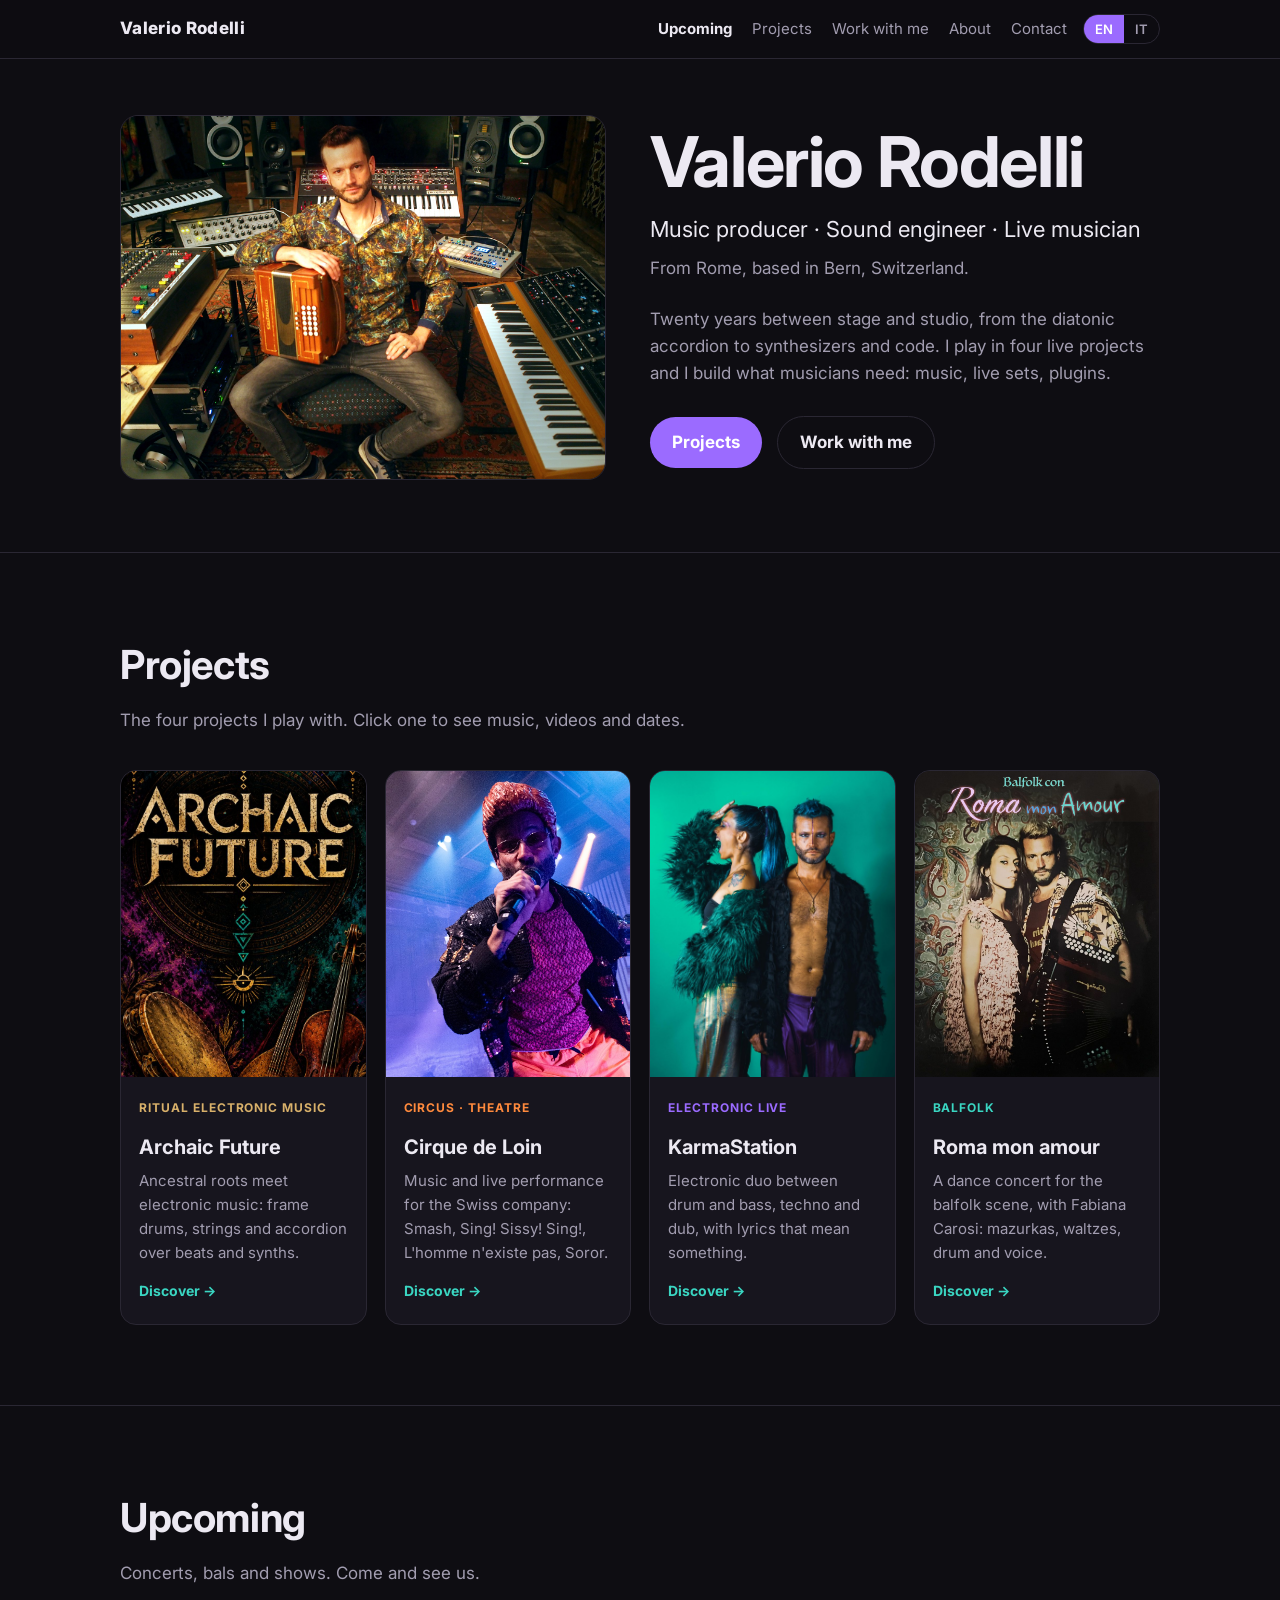
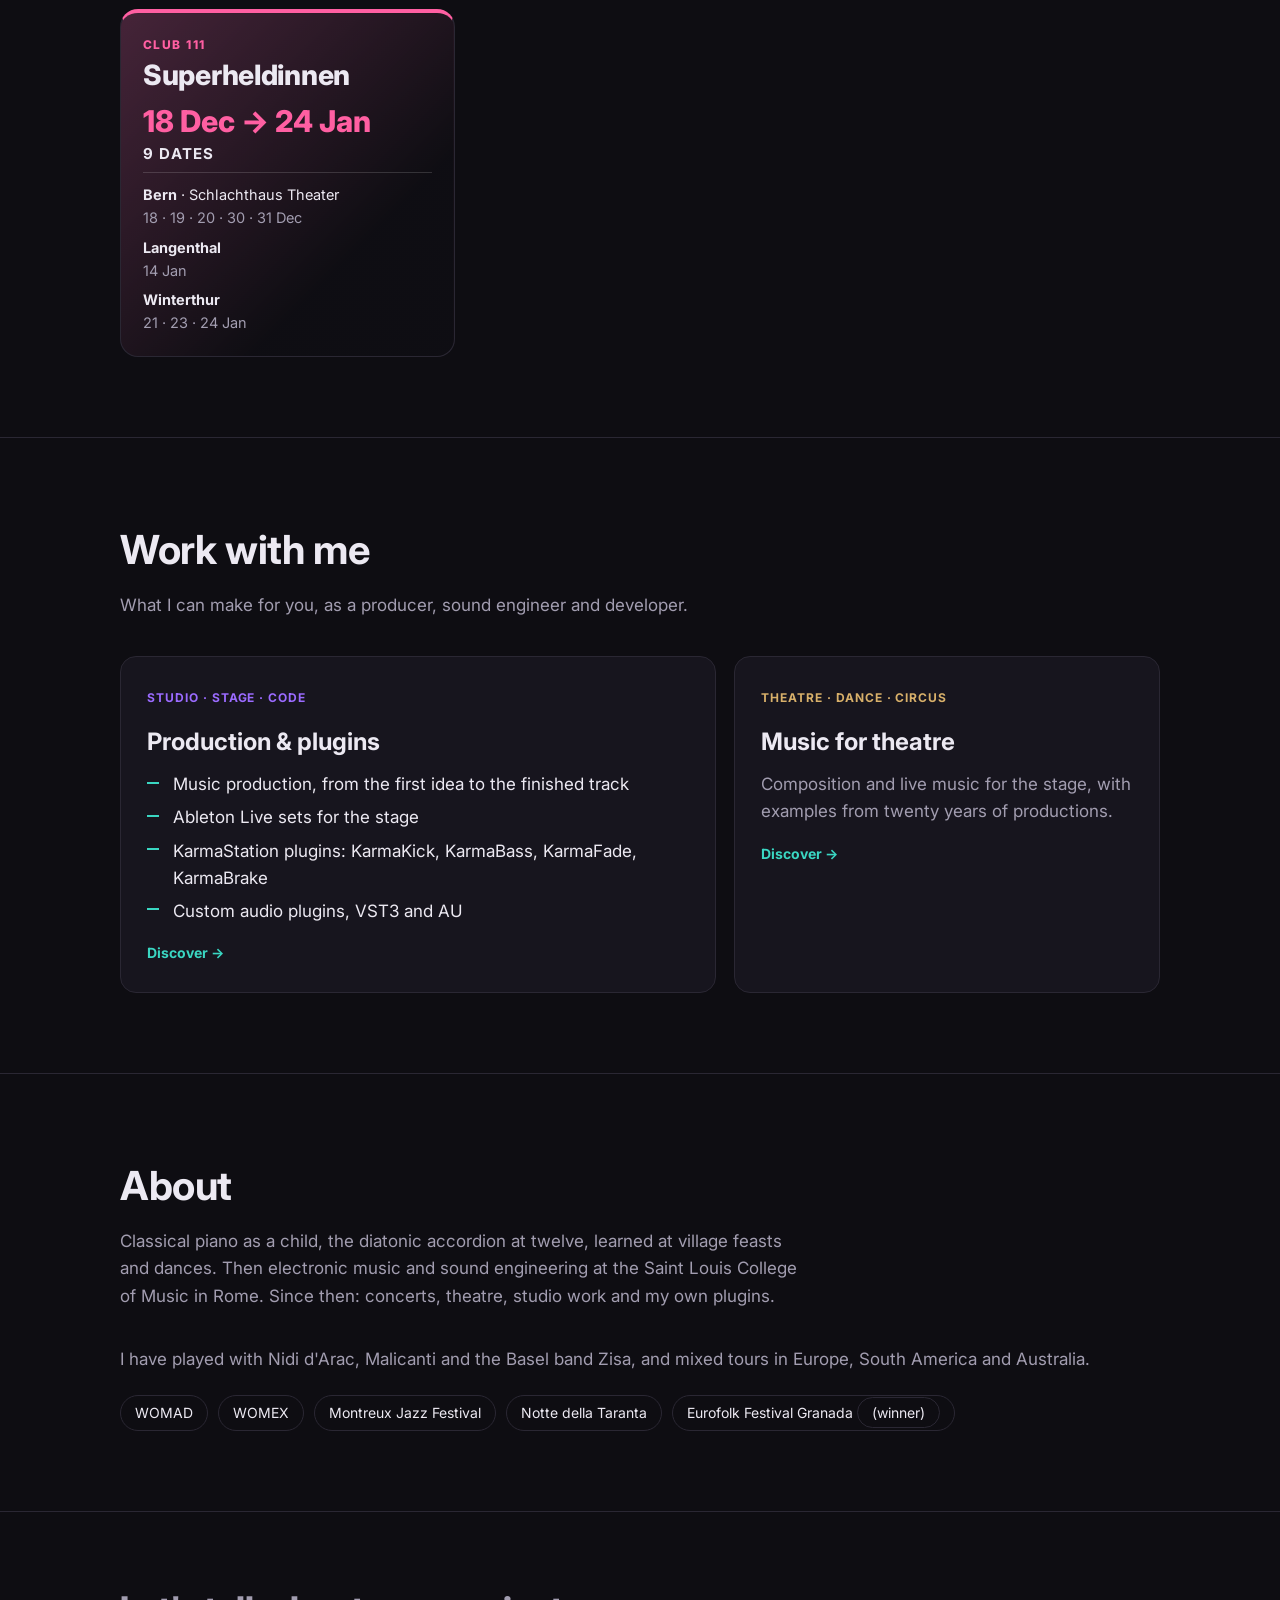
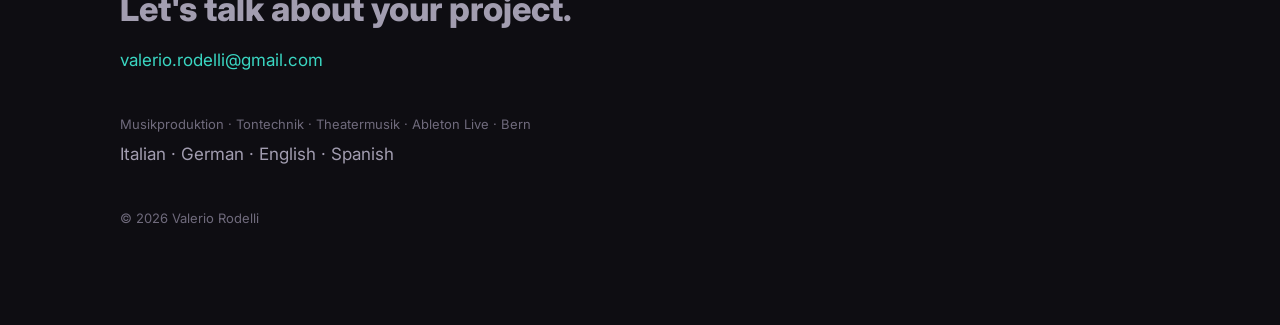
==== index.html @ 082ec6b7 "SEO: link interni a /, titoli e descrizioni per Bern, parole chiave in tedesco Co-Authored-By: Claud" ====
<!doctype html>
<html lang="en" data-lang="en">
<head>
<meta charset="utf-8">
<meta name="viewport" content="width=device-width, initial-scale=1">
<title>Valerio Rodelli – Music producer, sound engineer &amp; theatre composer in Bern</title>
<meta name="description" content="Valerio Rodelli, music producer, sound engineer and theatre composer from Rome, based in Bern, Switzerland. Musikproduktion, Tontechnik und Theatermusik in Bern. Ableton Live sets, audio plugins, live music.">
<link rel="canonical" href="https://valeriorodelli.net/">
<meta property="og:type" content="website">
<meta property="og:title" content="Valerio Rodelli – Music producer, sound engineer &amp; theatre composer in Bern">
<meta property="og:description" content="Valerio Rodelli, music producer, sound engineer and theatre composer from Rome, based in Bern, Switzerland. Musikproduktion, Tontechnik und Theatermusik in Bern. Ableton Live sets, audio plugins, live music.">
<meta property="og:url" content="https://valeriorodelli.net/">
<meta property="og:image" content="https://valeriorodelli.net/assets/valerio-atelier.jpg">
<meta name="twitter:card" content="summary_large_image">
<script type="application/ld+json">{"@context": "https://schema.org", "@type": "Person", "name": "Valerio Rodelli", "url": "https://valeriorodelli.net/", "image": "https://valeriorodelli.net/assets/valerio-atelier.jpg", "jobTitle": ["Music producer", "Sound engineer", "Live musician"], "description": "Music producer, sound engineer and live musician from Rome, based in Bern, Switzerland. Archaic Future, Cirque de Loin, KarmaStation, Roma mon amour. Ableton Live sets, audio plugins, music production.", "address": {"@type": "PostalAddress", "addressLocality": "Bern", "addressCountry": "CH"}, "birthPlace": {"@type": "Place", "name": "Rome"}, "email": "mailto:valerio.rodelli@gmail.com", "knowsLanguage": ["it", "de", "en", "es"], "memberOf": [{"@type": "MusicGroup", "name": "Archaic Future"}, {"@type": "MusicGroup", "name": "KarmaStation"}, {"@type": "MusicGroup", "name": "Roma mon amour"}, {"@type": "PerformingGroup", "name": "Cirque de Loin"}], "sameAs": ["https://www.instagram.com/karmastation.music/", "https://www.youtube.com/@KarmaStation_music", "https://open.spotify.com/artist/7bAg3mGoBLbCILEYzGeQ53", "https://www.instagram.com/archaic.future/", "https://www.youtube.com/@ArchaicFutureMusic", "https://www.youtube.com/@Romamonamour", "https://karmastation.gumroad.com", "https://www.fiverr.com/valerio_rodelli", "https://soundbetter.com/profiles/748519-valerio-rodelli"]}</script>
<link rel="preconnect" href="https://fonts.googleapis.com">
<link href="https://fonts.googleapis.com/css2?family=Inter:wght@400;500;700;800&display=swap" rel="stylesheet">
<link rel="stylesheet" href="assets/style.css?v=7">
</head>
<body>

<nav>
  <div class="wrap">
    <a class="name" href="/">Valerio Rodelli</a>
    <ul>
      <li><a href="#dates" style="color:var(--text);font-weight:700"><span lang="en">Upcoming</span><span lang="it">Prossime date</span></a></li>
      <li><a href="#projects"><span lang="en">Projects</span><span lang="it">Progetti</span></a></li>
      <li><a href="#work"><span lang="en">Work with me</span><span lang="it">Lavora con me</span></a></li>
      <li><a href="#about"><span lang="en">About</span><span lang="it">Chi sono</span></a></li>
      <li><a href="#contact"><span lang="en">Contact</span><span lang="it">Contatti</span></a></li>
    </ul>
    <div class="langs"><button data-set="en">EN</button><button data-set="it">IT</button></div>
  </div>
</nav>

<header class="hero">
  <div class="wrap">
    <img src="assets/valerio-atelier.jpg" alt="Valerio Rodelli">
    <div>
      <h1>Valerio Rodelli</h1>
      <p class="roles"><span lang="en">Music producer · Sound engineer · Live musician</span><span lang="it">Produttore · Fonico · Musicista live</span></p>
      <p class="where"><span lang="en">From Rome, based in Bern, Switzerland.</span><span lang="it">Romano, vivo a Berna, in Svizzera.</span></p>
      <p class="intro"><span lang="en">Twenty years between stage and studio, from the diatonic accordion to synthesizers and code. I play in four live projects and I build what musicians need: music, live sets, plugins.</span><span lang="it">Vent'anni tra palco e studio, dall'organetto ai sintetizzatori fino al codice. Suono in quattro progetti dal vivo e costruisco quello che serve ai musicisti: musica, live set, plugin.</span></p>
      <a class="btn" href="#projects"><span lang="en">Projects</span><span lang="it">Progetti</span></a>
      <a class="btn ghost" href="#work"><span lang="en">Work with me</span><span lang="it">Lavora con me</span></a>
    </div>
  </div>
</header>

<section id="projects">
  <div class="wrap">
    <h2><span lang="en">Projects</span><span lang="it">Progetti</span></h2>
    <p class="lead"><span lang="en">The four projects I play with. Click one to see music, videos and dates.</span><span lang="it">I quattro progetti con cui suono. Clicca per vedere musica, video e date.</span></p>
    <div class="projects">
      <a class="pcard" href="archaic-future.html">
        <img src="assets/archaic-future.jpg" alt="Archaic Future">
        <div><span class="tag t-gold">Ritual electronic music</span><h3>Archaic Future</h3><p><span lang="en">Ancestral roots meet electronic music: frame drums, strings and accordion over beats and synths.</span><span lang="it">Le radici antiche incontrano l'elettronica: tamburi a cornice, corde e organetto su beat e sintetizzatori.</span></p><span class="go"><span lang="en">Discover →</span><span lang="it">Scopri →</span></span></div>
      </a>
      <a class="pcard" href="cirque-de-loin.html">
        <img src="assets/smash-158.jpg" alt="Cirque de Loin" style="object-position:center 20%">
        <div><span class="tag t-orange"><span lang="en">Circus · theatre</span><span lang="it">Circo · teatro</span></span><h3>Cirque de Loin</h3><p><span lang="en">Music and live performance for the Swiss company: Smash, Sing! Sissy! Sing!, L'homme n'existe pas, Soror.</span><span lang="it">Musica e scena per la compagnia svizzera: Smash, Sing! Sissy! Sing!, L'homme n'existe pas, Soror.</span></p><span class="go"><span lang="en">Discover →</span><span lang="it">Scopri →</span></span></div>
      </a>
      <a class="pcard" href="karmastation.html">
        <img src="assets/karmastation.jpg" alt="KarmaStation">
        <div><span class="tag t-violet">Electronic live</span><h3>KarmaStation</h3><p><span lang="en">Electronic duo between drum and bass, techno and dub, with lyrics that mean something.</span><span lang="it">Duo elettronico tra drum and bass, techno e dub, con testi che dicono qualcosa.</span></p><span class="go"><span lang="en">Discover →</span><span lang="it">Scopri →</span></span></div>
      </a>
      <a class="pcard" href="roma-mon-amour.html">
        <img src="assets/roma-mon-amour.jpg" alt="Roma mon amour">
        <div><span class="tag t-teal">Balfolk</span><h3>Roma mon amour</h3><p><span lang="en">A dance concert for the balfolk scene, with Fabiana Carosi: mazurkas, waltzes, drum and voice.</span><span lang="it">Un concerto da ballare per la scena balfolk, con Fabiana Carosi: mazurke, valzer, tamburo e voce.</span></p><span class="go"><span lang="en">Discover →</span><span lang="it">Scopri →</span></span></div>
      </a>
    </div>
  </div>
</section>

<section id="dates">
  <div class="wrap">
    <h2><span lang="en">Upcoming</span><span lang="it">Prossime date</span></h2>
    <p class="lead" style="margin-bottom:22px"><span lang="en">Concerts, bals and shows. Come and see us.</span><span lang="it">Concerti, bal e spettacoli. Vieni a trovarci.</span></p>
    <div id="dates-list"></div>
  </div>
</section>

<section id="work">
  <div class="wrap">
    <h2><span lang="en">Work with me</span><span lang="it">Lavora con me</span></h2>
    <p class="lead"><span lang="en">What I can make for you, as a producer, sound engineer and developer.</span><span lang="it">Quello che posso fare per te, come produttore, fonico e sviluppatore.</span></p>
    <div class="work">
      <a class="wcard" href="produzione.html">
        <span class="tag t-violet">Studio · Stage · Code</span>
        <h3><span lang="en">Production &amp; plugins</span><span lang="it">Produzione e plugin</span></h3>
        <ul class="ticks" style="margin-bottom:14px">
          <li><span lang="en">Music production, from the first idea to the finished track</span><span lang="it">Produzione musicale, dalla prima idea al brano finito</span></li>
          <li><span lang="en">Ableton Live sets for the stage</span><span lang="it">Live set Ableton per il palco</span></li>
          <li><span lang="en">KarmaStation plugins: KarmaKick, KarmaBass, KarmaFade, KarmaBrake</span><span lang="it">Plugin KarmaStation: KarmaKick, KarmaBass, KarmaFade, KarmaBrake</span></li>
          <li><span lang="en">Custom audio plugins, VST3 and AU</span><span lang="it">Plugin audio su misura, VST3 e AU</span></li>
        </ul>
        <span class="go"><span lang="en">Discover →</span><span lang="it">Scopri →</span></span>
      </a>
      <a class="wcard" href="teatro.html">
        <span class="tag t-gold"><span lang="en">Theatre · dance · circus</span><span lang="it">Teatro · danza · circo</span></span>
        <h3><span lang="en">Music for theatre</span><span lang="it">Musica per il teatro</span></h3>
        <p style="color:var(--muted);margin:0 0 14px"><span lang="en">Composition and live music for the stage, with examples from twenty years of productions.</span><span lang="it">Composizione e musica dal vivo per la scena, con gli esempi di vent'anni di produzioni.</span></p>
        <span class="go"><span lang="en">Discover →</span><span lang="it">Scopri →</span></span>
      </a>
    </div>
  </div>
</section>

<section id="about">
  <div class="wrap">
    <div>
      <h2><span lang="en">About</span><span lang="it">Chi sono</span></h2>
      <p class="lead"><span lang="en">Classical piano as a child, the diatonic accordion at twelve, learned at village feasts and dances. Then electronic music and sound engineering at the Saint Louis College of Music in Rome. Since then: concerts, theatre, studio work and my own plugins.</span><span lang="it">Pianoforte classico da bambino, l'organetto a dodici anni, imparato alle feste e ai balli di paese. Poi musica elettronica e tecnica del suono al Saint Louis College of Music di Roma. Da allora: concerti, teatro, studio e i miei plugin.</span></p>
      <p style="color:var(--muted);margin:0 0 6px"><span lang="en">I have played with Nidi d'Arac, Malicanti and the Basel band Zisa, and mixed tours in Europe, South America and Australia.</span><span lang="it">Ho suonato con Nidi d'Arac, Malicanti e la band di Basilea Zisa, e ho mixato tour in Europa, Sud America e Australia.</span></p>
      <div class="stages"><span>WOMAD</span><span>WOMEX</span><span>Montreux Jazz Festival</span><span>Notte della Taranta</span><span>Eurofolk Festival Granada <span lang="en">(winner)</span><span lang="it">(vincitori)</span></span></div>
    </div>
  </div>
</section>

<footer id="contact">
  <div class="wrap">
    <p class="big"><span lang="en">Let's talk about your project.</span><span lang="it">Parliamo del tuo progetto.</span></p>
    <p><a href="mailto:valerio.rodelli@gmail.com">valerio.rodelli@gmail.com</a></p>
    <p class="small">Musikproduktion · Tontechnik · Theatermusik · Ableton Live · Bern</p>
    <p><span lang="en">Italian · German · English · Spanish</span><span lang="it">Italiano · Tedesco · Inglese · Spagnolo</span></p>
    <p class="small">© 2026 Valerio Rodelli</p>
  </div>
</footer>

<script src="assets/dates.js?v=3"></script>
<script src="assets/site.js?v=7"></script>
<script data-goatcounter="https://valeriorodelli.goatcounter.com/count" async src="//gc.zgo.at/count.js"></script>
</body>
</html>
---- assets/style.css ----
:root {
    --bg: #0e0d12; --panel: #17151e; --line: #2a2733;
    --text: #ece9f2; --muted: #a29db0;
    --violet: #9b6bff; --teal: #3ad6c2; --orange: #ff8a3d; --gold: #d8b06a;
  }
  * { box-sizing: border-box; }
  html { scroll-behavior: smooth; }
  body { margin: 0; background: var(--bg); color: var(--text); font: 17px/1.6 Inter, system-ui, sans-serif; }
  a { color: var(--teal); text-decoration: none; }
  a:hover { text-decoration: underline; }
  .wrap { max-width: 1080px; margin: 0 auto; padding: 0 20px; }

  /* lingua */
  html[data-lang="en"] [lang="it"], html[data-lang="it"] [lang="en"] { display: none !important; }

  nav { position: sticky; top: 0; z-index: 10; background: rgba(14,13,18,.9); backdrop-filter: blur(8px); border-bottom: 1px solid var(--line); }
  nav .wrap { display: flex; align-items: center; justify-content: space-between; height: 58px; gap: 16px; }
  nav .name { font-weight: 800; letter-spacing: .02em; color: var(--text); white-space: nowrap; }
  nav ul { display: flex; gap: 20px; list-style: none; margin: 0 0 0 auto; padding: 0; font-size: 15px; }
  nav ul a { color: var(--muted); }
  .langs { display: flex; border: 1px solid var(--line); border-radius: 999px; overflow: hidden; }
  .langs button { background: none; border: 0; color: var(--muted); font: 600 13px Inter, sans-serif; padding: 6px 11px; cursor: pointer; }
  .langs button.on { background: var(--violet); color: #fff; }
  @media (max-width: 760px) { nav ul { display: none; } }

  header.hero { padding: 56px 0 72px; }
  header.hero .wrap { display: grid; grid-template-columns: 1fr 1.05fr; gap: 44px; align-items: center; }
  header.hero img { width: 100%; border-radius: 18px; display: block; border: 1px solid var(--line); }
  @media (max-width: 820px) { header.hero .wrap { grid-template-columns: 1fr; gap: 26px; } header.hero { padding-top: 24px; } }
  h1 { font-size: clamp(40px, 6.4vw, 70px); line-height: 1.02; margin: 0 0 14px; letter-spacing: -.02em; }
  .roles { font-size: clamp(18px, 2.2vw, 22px); margin: 0 0 8px; }
  .where { color: var(--muted); margin: 0 0 24px; }
  .intro { color: var(--muted); margin: 0 0 28px; max-width: 520px; }
  .btn { display: inline-block; padding: 12px 22px; border-radius: 999px; background: var(--violet); color: #fff; font-weight: 700; }
  .btn.ghost { background: transparent; border: 1px solid var(--line); color: var(--text); margin-left: 10px; }
  .btn:hover { text-decoration: none; filter: brightness(1.1); }

  section { padding: 80px 0; border-top: 1px solid var(--line); }
  h2 { font-size: clamp(28px, 4vw, 40px); margin: 0 0 10px; letter-spacing: -.01em; }
  .lead { color: var(--muted); max-width: 680px; margin: 0 0 36px; }

  .grid { display: grid; gap: 18px; grid-template-columns: repeat(auto-fit, minmax(240px, 1fr)); }
  .card { background: var(--panel); border: 1px solid var(--line); border-radius: 14px; padding: 22px; }
  .card h3 { margin: 0 0 8px; font-size: 19px; }
  .card p { margin: 0; color: var(--muted); font-size: 15.5px; }
  .tag { display: inline-block; font-size: 12px; font-weight: 700; letter-spacing: .08em; text-transform: uppercase; margin-bottom: 10px; }
  .t-violet { color: var(--violet); } .t-teal { color: var(--teal); } .t-orange { color: var(--orange); } .t-gold { color: var(--gold); }

  .split { display: grid; gap: 34px; grid-template-columns: 1.1fr 1fr; align-items: center; }
  @media (max-width: 820px) { .split { grid-template-columns: 1fr; } }
  video { width: 100%; border-radius: 14px; border: 1px solid var(--line); background: #000; display: block; }
  ul.ticks { list-style: none; padding: 0; margin: 0 0 22px; }
  ul.ticks li { padding-left: 26px; position: relative; margin: 6px 0; }
  ul.ticks li::before { content: ""; position: absolute; left: 0; top: .62em; width: 12px; height: 2px; background: var(--teal); }

  .plugins { display: grid; gap: 18px; grid-template-columns: repeat(auto-fit, minmax(230px, 1fr)); }
  .plugin { background: var(--panel); border: 1px solid var(--line); border-radius: 14px; overflow: hidden; color: var(--text); }
  .plugin:hover { text-decoration: none; border-color: var(--violet); }
  .plugin img { width: 100%; aspect-ratio: 16/9; object-fit: cover; display: block; }
  .plugin div { padding: 16px 18px 20px; }
  .plugin h3 { margin: 0 0 4px; font-size: 18px; }
  .plugin p { margin: 0 0 10px; color: var(--muted); font-size: 15px; }
  .price { font-weight: 700; font-size: 14px; }

  .project { display: grid; grid-template-columns: 1fr 1.1fr; gap: 34px; align-items: center; margin-bottom: 54px; }
  .project:last-child { margin-bottom: 0; }
  .project img { width: 100%; border-radius: 14px; border: 1px solid var(--line); display: block; }
  .project h3 { font-size: 26px; margin: 0 0 6px; }
  .project p { color: var(--muted); margin: 0 0 10px; }
  @media (max-width: 820px) { .project { grid-template-columns: 1fr; gap: 18px; } }

  .photos { display: grid; gap: 12px; grid-template-columns: 1fr 1fr 1fr 1.5fr; margin: 0 0 30px; }
  .photos img { width: 100%; height: 320px; object-fit: cover; border-radius: 12px; display: block; }
  @media (max-width: 720px) { .photos { grid-template-columns: 1fr 1fr; } .photos img { height: 240px; } }

  .row { display: grid; grid-template-columns: 130px 1fr; gap: 18px; padding: 16px 0; border-bottom: 1px solid var(--line); }
  .row .y { color: var(--muted); font-variant-numeric: tabular-nums; }
  .row b { display: block; }
  .row span { color: var(--muted); font-size: 15.5px; }
  @media (max-width: 560px) { .row { grid-template-columns: 1fr; gap: 2px; } }
  .stages { display: flex; flex-wrap: wrap; gap: 10px; margin-top: 22px; }
  .stages span { border: 1px solid var(--line); border-radius: 999px; padding: 6px 14px; font-size: 14px; }

  footer { padding: 70px 0 90px; border-top: 1px solid var(--line); }
  footer .big { font-size: clamp(24px, 3.4vw, 34px); font-weight: 800; margin: 0 0 10px; }
  footer p { color: var(--muted); margin: 6px 0; }
  .small { font-size: 13px; color: #6f6a7c; margin-top: 40px; }

  .more { display: inline-block; margin-top: 14px; font-weight: 700; }
  .pagehead { padding: 64px 0 40px; }
  .pagehead h1 { font-size: clamp(36px, 5.6vw, 60px); }
  audio { width: 100%; margin-top: 8px; }
  .steps { counter-reset: s; list-style: none; padding: 0; margin: 0; display: grid; gap: 14px; grid-template-columns: repeat(auto-fit, minmax(200px, 1fr)); }
  .steps li { background: var(--panel); border: 1px solid var(--line); border-radius: 14px; padding: 18px 20px; color: var(--muted); font-size: 15.5px; }
  .steps li::before { counter-increment: s; content: counter(s); display: block; color: var(--violet); font-weight: 800; font-size: 22px; margin-bottom: 4px; }

  .projects { display: grid; gap: 18px; grid-template-columns: repeat(4, 1fr); }
  @media (max-width: 980px) { .projects { grid-template-columns: repeat(2, 1fr); } }
  @media (max-width: 560px) { .projects { grid-template-columns: 1fr; } }
  .pcard { display: block; background: var(--panel); border: 1px solid var(--line); border-radius: 16px; overflow: hidden; color: var(--text); transition: border-color .15s, transform .15s; }
  .pcard:hover { text-decoration: none; border-color: var(--violet); transform: translateY(-2px); }
  .pcard img { width: 100%; aspect-ratio: 4/5; object-fit: cover; display: block; }
  .pcard div { padding: 16px 18px 20px; }
  .pcard h3 { margin: 4px 0 6px; font-size: 20px; }
  .pcard p { margin: 0 0 12px; color: var(--muted); font-size: 15px; }
  .go { font-weight: 700; color: var(--teal); font-size: 14px; }
  .work { display: grid; gap: 18px; grid-template-columns: 1.4fr 1fr; }
  @media (max-width: 820px) { .work { grid-template-columns: 1fr; } }
  .wcard { display: block; background: var(--panel); border: 1px solid var(--line); border-radius: 16px; padding: 26px; color: var(--text); }
  .wcard:hover { text-decoration: none; border-color: var(--violet); }
  .wcard h3 { margin: 6px 0 10px; font-size: 24px; }
  .wcard.soon { opacity: .7; }
  .wcard.soon:hover { border-color: var(--line); }

  .dates { display: grid; gap: 18px; grid-template-columns: repeat(auto-fill, minmax(280px, 1fr)); }
  .date-card { position: relative; display: flex; flex-direction: column; gap: 6px; min-height: 280px; padding: 22px; border-radius: 18px; border: 1px solid var(--line); border-top: 4px solid var(--c); background-color: var(--panel); background-size: cover; background-position: center; color: var(--text); overflow: hidden; transition: transform .15s; }
  a.date-card:hover { text-decoration: none; transform: translateY(-3px); }
  .dlabel { font-size: 12px; font-weight: 800; letter-spacing: .12em; text-transform: uppercase; color: var(--c); }
  .dtitle { font-size: 28px; font-weight: 800; line-height: 1.1; letter-spacing: -.01em; }
  .dbig { margin-top: 8px; display: block; }
  .dbig > span { display: flex; flex-direction: column; }
  .bigday { font-size: 64px; font-weight: 800; line-height: 1; color: var(--c); }
  .bigrange { font-size: 30px; font-weight: 800; line-height: 1.1; color: var(--c); }
  .bigmonth { font-size: 15px; font-weight: 700; text-transform: uppercase; letter-spacing: .08em; color: var(--text); margin-top: 4px; }
  html[data-lang="en"] .dbig > span[lang="it"], html[data-lang="it"] .dbig > span[lang="en"] { display: none !important; }
  .dplaces { list-style: none; margin: auto 0 0; padding: 10px 0 0; border-top: 1px solid rgba(255,255,255,.15); display: grid; gap: 6px; font-size: 14.5px; }
  .dplaces li span { display: block; color: var(--muted); }
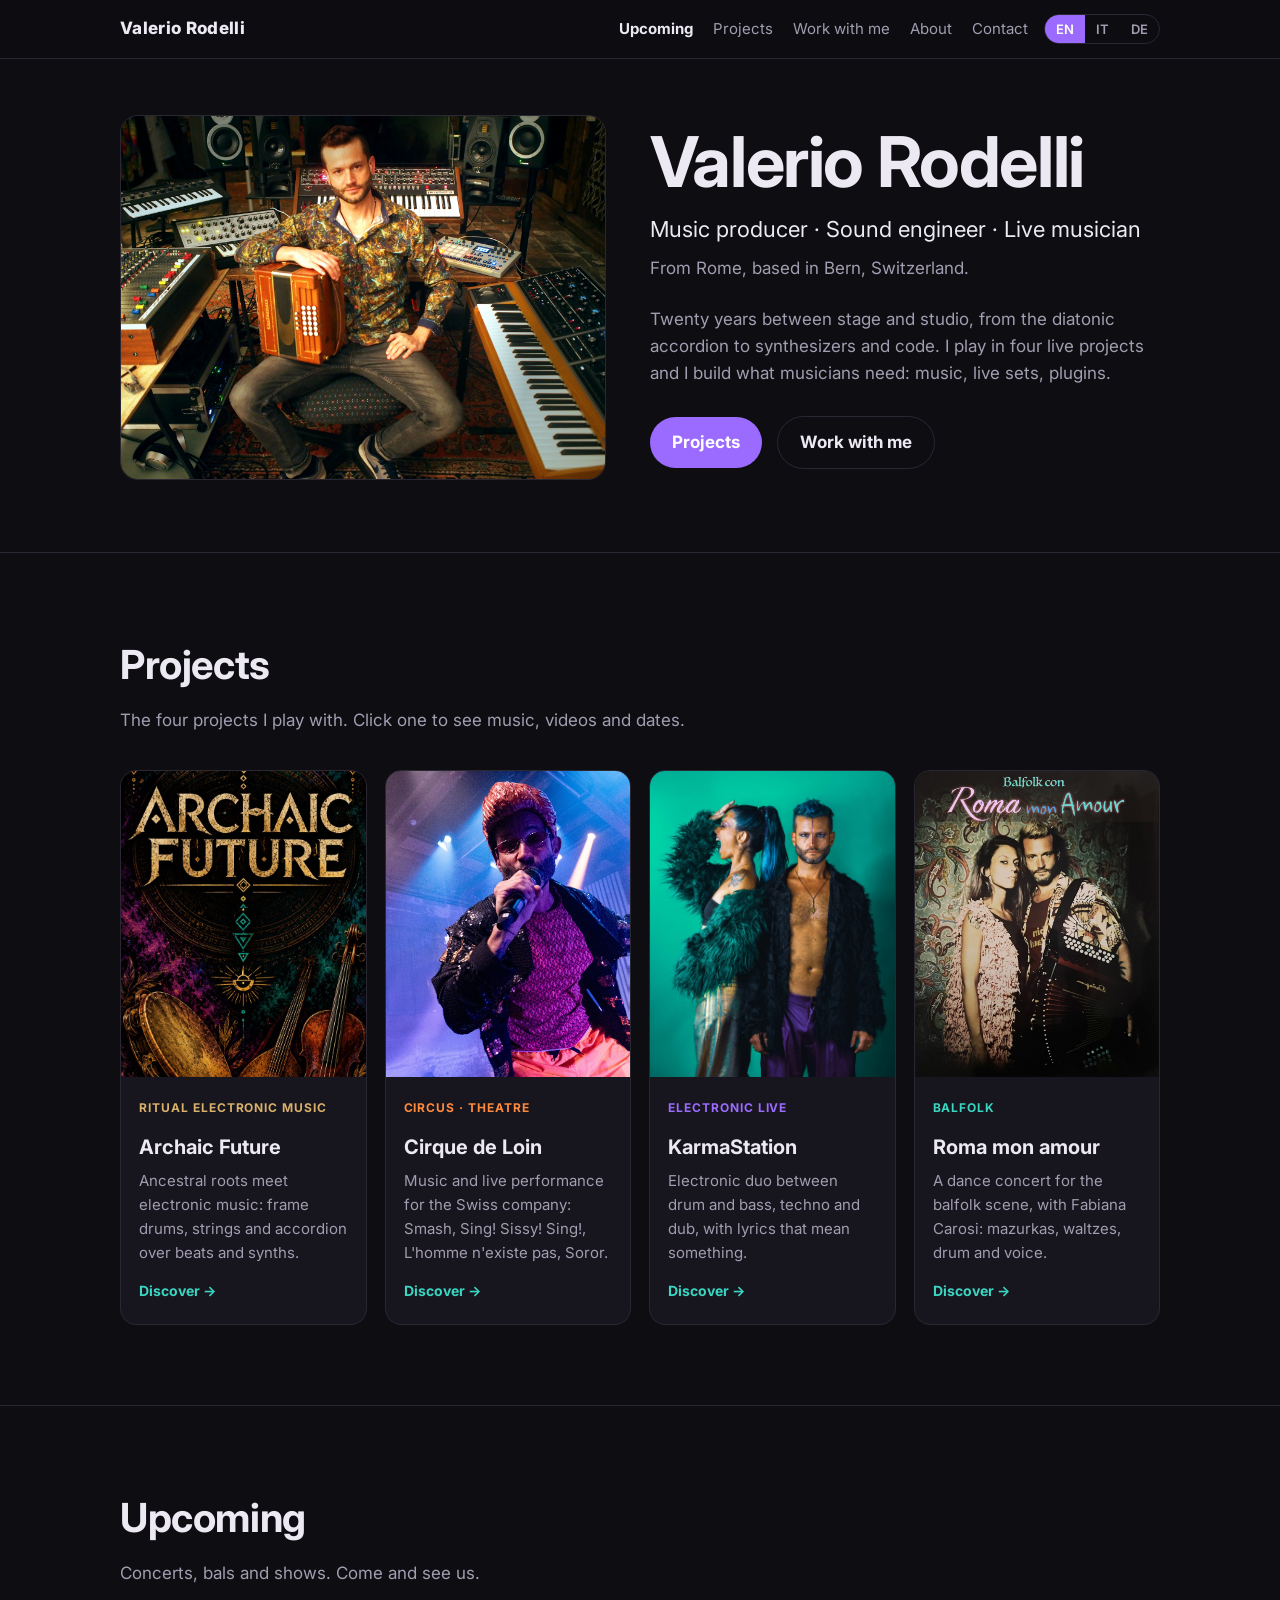
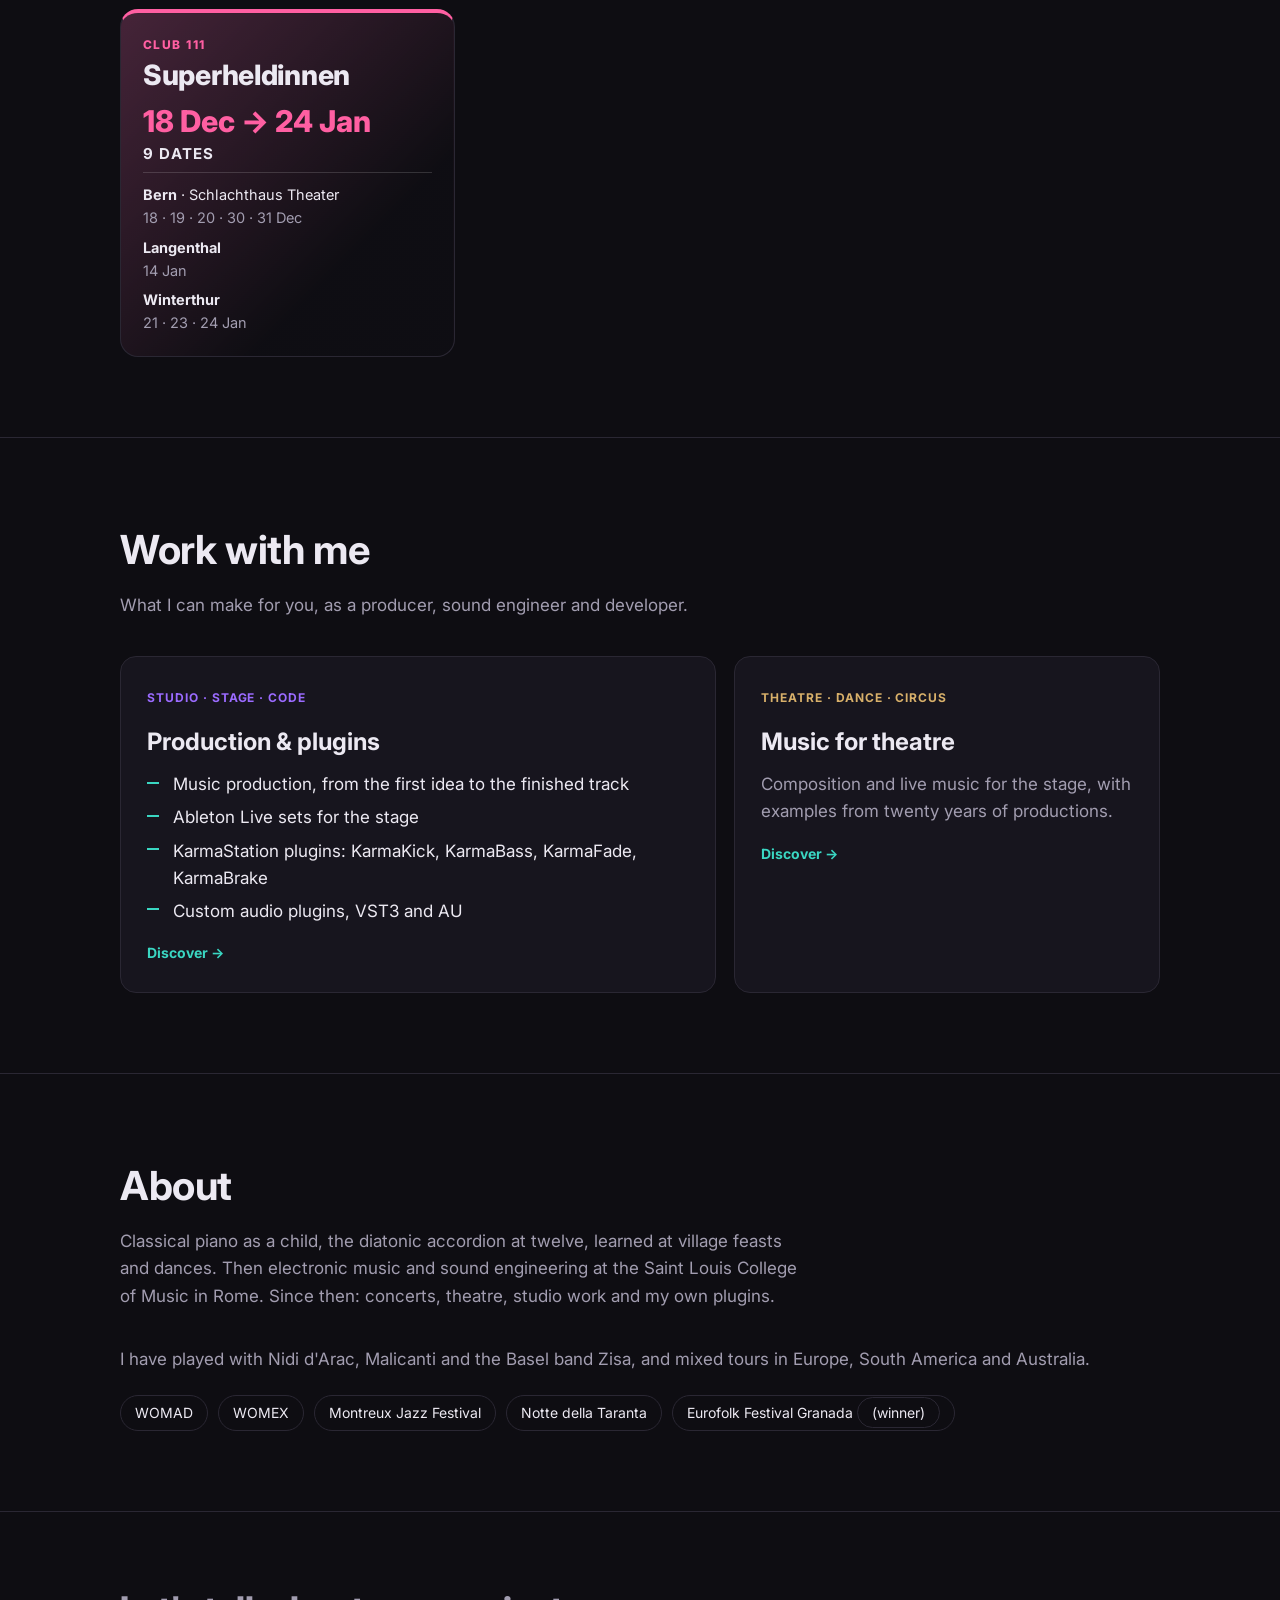
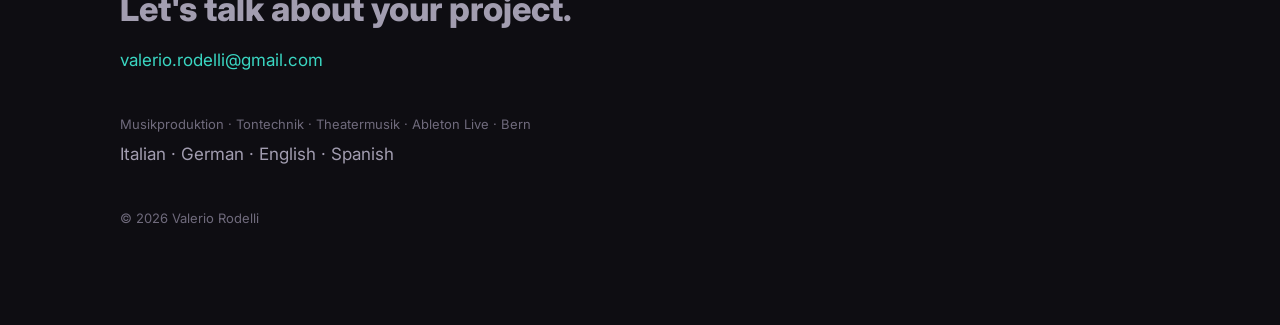
==== commit a7f4db07: "Sito in tedesco: terza lingua DE su tutte le pagine Co-Authored-By: Claude Opus 5.5 <noreply@anthrop" ====
--- a/index.html
+++ b/index.html
@@ -15,7 +15,7 @@
 <script type="application/ld+json">{"@context": "https://schema.org", "@type": "Person", "name": "Valerio Rodelli", "url": "https://valeriorodelli.net/", "image": "https://valeriorodelli.net/assets/valerio-atelier.jpg", "jobTitle": ["Music producer", "Sound engineer", "Live musician"], "description": "Music producer, sound engineer and live musician from Rome, based in Bern, Switzerland. Archaic Future, Cirque de Loin, KarmaStation, Roma mon amour. Ableton Live sets, audio plugins, music production.", "address": {"@type": "PostalAddress", "addressLocality": "Bern", "addressCountry": "CH"}, "birthPlace": {"@type": "Place", "name": "Rome"}, "email": "mailto:valerio.rodelli@gmail.com", "knowsLanguage": ["it", "de", "en", "es"], "memberOf": [{"@type": "MusicGroup", "name": "Archaic Future"}, {"@type": "MusicGroup", "name": "KarmaStation"}, {"@type": "MusicGroup", "name": "Roma mon amour"}, {"@type": "PerformingGroup", "name": "Cirque de Loin"}], "sameAs": ["https://www.instagram.com/karmastation.music/", "https://www.youtube.com/@KarmaStation_music", "https://open.spotify.com/artist/7bAg3mGoBLbCILEYzGeQ53", "https://www.instagram.com/archaic.future/", "https://www.youtube.com/@ArchaicFutureMusic", "https://www.youtube.com/@Romamonamour", "https://karmastation.gumroad.com", "https://www.fiverr.com/valerio_rodelli", "https://soundbetter.com/profiles/748519-valerio-rodelli"]}</script>
 <link rel="preconnect" href="https://fonts.googleapis.com">
 <link href="https://fonts.googleapis.com/css2?family=Inter:wght@400;500;700;800&display=swap" rel="stylesheet">
-<link rel="stylesheet" href="assets/style.css?v=7">
+<link rel="stylesheet" href="assets/style.css?v=8">
 </head>
 <body>
 
@@ -23,13 +23,13 @@
   <div class="wrap">
     <a class="name" href="/">Valerio Rodelli</a>
     <ul>
-      <li><a href="#dates" style="color:var(--text);font-weight:700"><span lang="en">Upcoming</span><span lang="it">Prossime date</span></a></li>
-      <li><a href="#projects"><span lang="en">Projects</span><span lang="it">Progetti</span></a></li>
-      <li><a href="#work"><span lang="en">Work with me</span><span lang="it">Lavora con me</span></a></li>
-      <li><a href="#about"><span lang="en">About</span><span lang="it">Chi sono</span></a></li>
-      <li><a href="#contact"><span lang="en">Contact</span><span lang="it">Contatti</span></a></li>
+      <li><a href="#dates" style="color:var(--text);font-weight:700"><span lang="en">Upcoming</span><span lang="it">Prossime date</span><span lang="de">Termine</span></a></li>
+      <li><a href="#projects"><span lang="en">Projects</span><span lang="it">Progetti</span><span lang="de">Projekte</span></a></li>
+      <li><a href="#work"><span lang="en">Work with me</span><span lang="it">Lavora con me</span><span lang="de">Zusammenarbeit</span></a></li>
+      <li><a href="#about"><span lang="en">About</span><span lang="it">Chi sono</span><span lang="de">Über mich</span></a></li>
+      <li><a href="#contact"><span lang="en">Contact</span><span lang="it">Contatti</span><span lang="de">Kontakt</span></a></li>
     </ul>
-    <div class="langs"><button data-set="en">EN</button><button data-set="it">IT</button></div>
+    <div class="langs"><button data-set="en">EN</button><button data-set="it">IT</button><button data-set="de">DE</button></div>
   </div>
 </nav>
 
@@ -38,35 +38,35 @@
     <img src="assets/valerio-atelier.jpg" alt="Valerio Rodelli">
     <div>
       <h1>Valerio Rodelli</h1>
-      <p class="roles"><span lang="en">Music producer · Sound engineer · Live musician</span><span lang="it">Produttore · Fonico · Musicista live</span></p>
-      <p class="where"><span lang="en">From Rome, based in Bern, Switzerland.</span><span lang="it">Romano, vivo a Berna, in Svizzera.</span></p>
-      <p class="intro"><span lang="en">Twenty years between stage and studio, from the diatonic accordion to synthesizers and code. I play in four live projects and I build what musicians need: music, live sets, plugins.</span><span lang="it">Vent'anni tra palco e studio, dall'organetto ai sintetizzatori fino al codice. Suono in quattro progetti dal vivo e costruisco quello che serve ai musicisti: musica, live set, plugin.</span></p>
-      <a class="btn" href="#projects"><span lang="en">Projects</span><span lang="it">Progetti</span></a>
-      <a class="btn ghost" href="#work"><span lang="en">Work with me</span><span lang="it">Lavora con me</span></a>
+      <p class="roles"><span lang="en">Music producer · Sound engineer · Live musician</span><span lang="it">Produttore · Fonico · Musicista live</span><span lang="de">Musikproduzent · Tontechniker · Livemusiker</span></p>
+      <p class="where"><span lang="en">From Rome, based in Bern, Switzerland.</span><span lang="it">Romano, vivo a Berna, in Svizzera.</span><span lang="de">Aus Rom, lebt in Bern, Schweiz.</span></p>
+      <p class="intro"><span lang="en">Twenty years between stage and studio, from the diatonic accordion to synthesizers and code. I play in four live projects and I build what musicians need: music, live sets, plugins.</span><span lang="it">Vent'anni tra palco e studio, dall'organetto ai sintetizzatori fino al codice. Suono in quattro progetti dal vivo e costruisco quello che serve ai musicisti: musica, live set, plugin.</span><span lang="de">Zwanzig Jahre zwischen Bühne und Studio, vom diatonischen Akkordeon über Synthesizer bis zum Code. Ich spiele in vier Liveprojekten und baue, was Musikerinnen und Musiker brauchen: Musik, Livesets, Plugins.</span></p>
+      <a class="btn" href="#projects"><span lang="en">Projects</span><span lang="it">Progetti</span><span lang="de">Projekte</span></a>
+      <a class="btn ghost" href="#work"><span lang="en">Work with me</span><span lang="it">Lavora con me</span><span lang="de">Zusammenarbeit</span></a>
     </div>
   </div>
 </header>
 
 <section id="projects">
   <div class="wrap">
-    <h2><span lang="en">Projects</span><span lang="it">Progetti</span></h2>
-    <p class="lead"><span lang="en">The four projects I play with. Click one to see music, videos and dates.</span><span lang="it">I quattro progetti con cui suono. Clicca per vedere musica, video e date.</span></p>
+    <h2><span lang="en">Projects</span><span lang="it">Progetti</span><span lang="de">Projekte</span></h2>
+    <p class="lead"><span lang="en">The four projects I play with. Click one to see music, videos and dates.</span><span lang="it">I quattro progetti con cui suono. Clicca per vedere musica, video e date.</span><span lang="de">Die vier Projekte, in denen ich spiele. Klick auf eines für Musik, Videos und Termine.</span></p>
     <div class="projects">
       <a class="pcard" href="archaic-future.html">
         <img src="assets/archaic-future.jpg" alt="Archaic Future">
-        <div><span class="tag t-gold">Ritual electronic music</span><h3>Archaic Future</h3><p><span lang="en">Ancestral roots meet electronic music: frame drums, strings and accordion over beats and synths.</span><span lang="it">Le radici antiche incontrano l'elettronica: tamburi a cornice, corde e organetto su beat e sintetizzatori.</span></p><span class="go"><span lang="en">Discover →</span><span lang="it">Scopri →</span></span></div>
+        <div><span class="tag t-gold">Ritual electronic music</span><h3>Archaic Future</h3><p><span lang="en">Ancestral roots meet electronic music: frame drums, strings and accordion over beats and synths.</span><span lang="it">Le radici antiche incontrano l'elettronica: tamburi a cornice, corde e organetto su beat e sintetizzatori.</span><span lang="de">Uralte Wurzeln treffen auf elektronische Musik: Rahmentrommeln, Saiteninstrumente und Akkordeon über Beats und Synthesizern.</span></p><span class="go"><span lang="en">Discover →</span><span lang="it">Scopri →</span><span lang="de">Entdecken →</span></span></div>
       </a>
       <a class="pcard" href="cirque-de-loin.html">
         <img src="assets/smash-158.jpg" alt="Cirque de Loin" style="object-position:center 20%">
-        <div><span class="tag t-orange"><span lang="en">Circus · theatre</span><span lang="it">Circo · teatro</span></span><h3>Cirque de Loin</h3><p><span lang="en">Music and live performance for the Swiss company: Smash, Sing! Sissy! Sing!, L'homme n'existe pas, Soror.</span><span lang="it">Musica e scena per la compagnia svizzera: Smash, Sing! Sissy! Sing!, L'homme n'existe pas, Soror.</span></p><span class="go"><span lang="en">Discover →</span><span lang="it">Scopri →</span></span></div>
+        <div><span class="tag t-orange"><span lang="en">Circus · theatre</span><span lang="it">Circo · teatro</span><span lang="de">Zirkus · Theater</span></span><h3>Cirque de Loin</h3><p><span lang="en">Music and live performance for the Swiss company: Smash, Sing! Sissy! Sing!, L'homme n'existe pas, Soror.</span><span lang="it">Musica e scena per la compagnia svizzera: Smash, Sing! Sissy! Sing!, L'homme n'existe pas, Soror.</span><span lang="de">Musik und Live-Performance für die Schweizer Compagnie: Smash, Sing! Sissy! Sing!, L'homme n'existe pas, Soror.</span></p><span class="go"><span lang="en">Discover →</span><span lang="it">Scopri →</span><span lang="de">Entdecken →</span></span></div>
       </a>
       <a class="pcard" href="karmastation.html">
         <img src="assets/karmastation.jpg" alt="KarmaStation">
-        <div><span class="tag t-violet">Electronic live</span><h3>KarmaStation</h3><p><span lang="en">Electronic duo between drum and bass, techno and dub, with lyrics that mean something.</span><span lang="it">Duo elettronico tra drum and bass, techno e dub, con testi che dicono qualcosa.</span></p><span class="go"><span lang="en">Discover →</span><span lang="it">Scopri →</span></span></div>
+        <div><span class="tag t-violet">Electronic live</span><h3>KarmaStation</h3><p><span lang="en">Electronic duo between drum and bass, techno and dub, with lyrics that mean something.</span><span lang="it">Duo elettronico tra drum and bass, techno e dub, con testi che dicono qualcosa.</span><span lang="de">Elektronisches Duo zwischen Drum and Bass, Techno und Dub, mit Texten, die etwas zu sagen haben.</span></p><span class="go"><span lang="en">Discover →</span><span lang="it">Scopri →</span><span lang="de">Entdecken →</span></span></div>
       </a>
       <a class="pcard" href="roma-mon-amour.html">
         <img src="assets/roma-mon-amour.jpg" alt="Roma mon amour">
-        <div><span class="tag t-teal">Balfolk</span><h3>Roma mon amour</h3><p><span lang="en">A dance concert for the balfolk scene, with Fabiana Carosi: mazurkas, waltzes, drum and voice.</span><span lang="it">Un concerto da ballare per la scena balfolk, con Fabiana Carosi: mazurke, valzer, tamburo e voce.</span></p><span class="go"><span lang="en">Discover →</span><span lang="it">Scopri →</span></span></div>
+        <div><span class="tag t-teal">Balfolk</span><h3>Roma mon amour</h3><p><span lang="en">A dance concert for the balfolk scene, with Fabiana Carosi: mazurkas, waltzes, drum and voice.</span><span lang="it">Un concerto da ballare per la scena balfolk, con Fabiana Carosi: mazurke, valzer, tamburo e voce.</span><span lang="de">Ein Tanzkonzert für die Balfolk-Szene, mit Fabiana Carosi: Mazurkas, Walzer, Trommel und Stimme.</span></p><span class="go"><span lang="en">Discover →</span><span lang="it">Scopri →</span><span lang="de">Entdecken →</span></span></div>
       </a>
     </div>
   </div>
@@ -74,33 +74,33 @@
 
 <section id="dates">
   <div class="wrap">
-    <h2><span lang="en">Upcoming</span><span lang="it">Prossime date</span></h2>
-    <p class="lead" style="margin-bottom:22px"><span lang="en">Concerts, bals and shows. Come and see us.</span><span lang="it">Concerti, bal e spettacoli. Vieni a trovarci.</span></p>
+    <h2><span lang="en">Upcoming</span><span lang="it">Prossime date</span><span lang="de">Termine</span></h2>
+    <p class="lead" style="margin-bottom:22px"><span lang="en">Concerts, bals and shows. Come and see us.</span><span lang="it">Concerti, bal e spettacoli. Vieni a trovarci.</span><span lang="de">Konzerte, Bals und Shows. Komm vorbei.</span></p>
     <div id="dates-list"></div>
   </div>
 </section>
 
 <section id="work">
   <div class="wrap">
-    <h2><span lang="en">Work with me</span><span lang="it">Lavora con me</span></h2>
-    <p class="lead"><span lang="en">What I can make for you, as a producer, sound engineer and developer.</span><span lang="it">Quello che posso fare per te, come produttore, fonico e sviluppatore.</span></p>
+    <h2><span lang="en">Work with me</span><span lang="it">Lavora con me</span><span lang="de">Zusammenarbeit</span></h2>
+    <p class="lead"><span lang="en">What I can make for you, as a producer, sound engineer and developer.</span><span lang="it">Quello che posso fare per te, come produttore, fonico e sviluppatore.</span><span lang="de">Was ich für dich machen kann, als Produzent, Tontechniker und Entwickler.</span></p>
     <div class="work">
       <a class="wcard" href="produzione.html">
         <span class="tag t-violet">Studio · Stage · Code</span>
-        <h3><span lang="en">Production &amp; plugins</span><span lang="it">Produzione e plugin</span></h3>
+        <h3><span lang="en">Production &amp; plugins</span><span lang="it">Produzione e plugin</span><span lang="de">Produktion und Plugins</span></h3>
         <ul class="ticks" style="margin-bottom:14px">
-          <li><span lang="en">Music production, from the first idea to the finished track</span><span lang="it">Produzione musicale, dalla prima idea al brano finito</span></li>
-          <li><span lang="en">Ableton Live sets for the stage</span><span lang="it">Live set Ableton per il palco</span></li>
-          <li><span lang="en">KarmaStation plugins: KarmaKick, KarmaBass, KarmaFade, KarmaBrake</span><span lang="it">Plugin KarmaStation: KarmaKick, KarmaBass, KarmaFade, KarmaBrake</span></li>
-          <li><span lang="en">Custom audio plugins, VST3 and AU</span><span lang="it">Plugin audio su misura, VST3 e AU</span></li>
+          <li><span lang="en">Music production, from the first idea to the finished track</span><span lang="it">Produzione musicale, dalla prima idea al brano finito</span><span lang="de">Musikproduktion, von der ersten Idee bis zum fertigen Track</span></li>
+          <li><span lang="en">Ableton Live sets for the stage</span><span lang="it">Live set Ableton per il palco</span><span lang="de">Ableton-Livesets für die Bühne</span></li>
+          <li><span lang="en">KarmaStation plugins: KarmaKick, KarmaBass, KarmaFade, KarmaBrake</span><span lang="it">Plugin KarmaStation: KarmaKick, KarmaBass, KarmaFade, KarmaBrake</span><span lang="de">KarmaStation-Plugins: KarmaKick, KarmaBass, KarmaFade, KarmaBrake</span></li>
+          <li><span lang="en">Custom audio plugins, VST3 and AU</span><span lang="it">Plugin audio su misura, VST3 e AU</span><span lang="de">Audio-Plugins nach Mass, VST3 und AU</span></li>
         </ul>
-        <span class="go"><span lang="en">Discover →</span><span lang="it">Scopri →</span></span>
+        <span class="go"><span lang="en">Discover →</span><span lang="it">Scopri →</span><span lang="de">Entdecken →</span></span>
       </a>
       <a class="wcard" href="teatro.html">
-        <span class="tag t-gold"><span lang="en">Theatre · dance · circus</span><span lang="it">Teatro · danza · circo</span></span>
-        <h3><span lang="en">Music for theatre</span><span lang="it">Musica per il teatro</span></h3>
-        <p style="color:var(--muted);margin:0 0 14px"><span lang="en">Composition and live music for the stage, with examples from twenty years of productions.</span><span lang="it">Composizione e musica dal vivo per la scena, con gli esempi di vent'anni di produzioni.</span></p>
-        <span class="go"><span lang="en">Discover →</span><span lang="it">Scopri →</span></span>
+        <span class="tag t-gold"><span lang="en">Theatre · dance · circus</span><span lang="it">Teatro · danza · circo</span><span lang="de">Theater · Tanz · Zirkus</span></span>
+        <h3><span lang="en">Music for theatre</span><span lang="it">Musica per il teatro</span><span lang="de">Theatermusik</span></h3>
+        <p style="color:var(--muted);margin:0 0 14px"><span lang="en">Composition and live music for the stage, with examples from twenty years of productions.</span><span lang="it">Composizione e musica dal vivo per la scena, con gli esempi di vent'anni di produzioni.</span><span lang="de">Komposition und Livemusik für die Bühne, mit Beispielen aus zwanzig Jahren Produktionen.</span></p>
+        <span class="go"><span lang="en">Discover →</span><span lang="it">Scopri →</span><span lang="de">Entdecken →</span></span>
       </a>
     </div>
   </div>
@@ -109,26 +109,26 @@
 <section id="about">
   <div class="wrap">
     <div>
-      <h2><span lang="en">About</span><span lang="it">Chi sono</span></h2>
-      <p class="lead"><span lang="en">Classical piano as a child, the diatonic accordion at twelve, learned at village feasts and dances. Then electronic music and sound engineering at the Saint Louis College of Music in Rome. Since then: concerts, theatre, studio work and my own plugins.</span><span lang="it">Pianoforte classico da bambino, l'organetto a dodici anni, imparato alle feste e ai balli di paese. Poi musica elettronica e tecnica del suono al Saint Louis College of Music di Roma. Da allora: concerti, teatro, studio e i miei plugin.</span></p>
-      <p style="color:var(--muted);margin:0 0 6px"><span lang="en">I have played with Nidi d'Arac, Malicanti and the Basel band Zisa, and mixed tours in Europe, South America and Australia.</span><span lang="it">Ho suonato con Nidi d'Arac, Malicanti e la band di Basilea Zisa, e ho mixato tour in Europa, Sud America e Australia.</span></p>
-      <div class="stages"><span>WOMAD</span><span>WOMEX</span><span>Montreux Jazz Festival</span><span>Notte della Taranta</span><span>Eurofolk Festival Granada <span lang="en">(winner)</span><span lang="it">(vincitori)</span></span></div>
+      <h2><span lang="en">About</span><span lang="it">Chi sono</span><span lang="de">Über mich</span></h2>
+      <p class="lead"><span lang="en">Classical piano as a child, the diatonic accordion at twelve, learned at village feasts and dances. Then electronic music and sound engineering at the Saint Louis College of Music in Rome. Since then: concerts, theatre, studio work and my own plugins.</span><span lang="it">Pianoforte classico da bambino, l'organetto a dodici anni, imparato alle feste e ai balli di paese. Poi musica elettronica e tecnica del suono al Saint Louis College of Music di Roma. Da allora: concerti, teatro, studio e i miei plugin.</span><span lang="de">Als Kind klassisches Klavier, mit zwölf das diatonische Akkordeon, gelernt an Dorffesten und Tanzabenden. Dann elektronische Musik und Tontechnik am Saint Louis College of Music in Rom. Seither: Konzerte, Theater, Studioarbeit und meine eigenen Plugins.</span></p>
+      <p style="color:var(--muted);margin:0 0 6px"><span lang="en">I have played with Nidi d'Arac, Malicanti and the Basel band Zisa, and mixed tours in Europe, South America and Australia.</span><span lang="it">Ho suonato con Nidi d'Arac, Malicanti e la band di Basilea Zisa, e ho mixato tour in Europa, Sud America e Australia.</span><span lang="de">Ich habe mit Nidi d'Arac, Malicanti und der Basler Band Zisa gespielt und als Tontechniker Tourneen in Europa, Südamerika und Australien gemischt.</span></p>
+      <div class="stages"><span>WOMAD</span><span>WOMEX</span><span>Montreux Jazz Festival</span><span>Notte della Taranta</span><span>Eurofolk Festival Granada <span lang="en">(winner)</span><span lang="it">(vincitori)</span><span lang="de">(Gewinner)</span></span></div>
     </div>
   </div>
 </section>
 
 <footer id="contact">
   <div class="wrap">
-    <p class="big"><span lang="en">Let's talk about your project.</span><span lang="it">Parliamo del tuo progetto.</span></p>
+    <p class="big"><span lang="en">Let's talk about your project.</span><span lang="it">Parliamo del tuo progetto.</span><span lang="de">Lass uns über dein Projekt reden.</span></p>
     <p><a href="mailto:valerio.rodelli@gmail.com">valerio.rodelli@gmail.com</a></p>
     <p class="small">Musikproduktion · Tontechnik · Theatermusik · Ableton Live · Bern</p>
-    <p><span lang="en">Italian · German · English · Spanish</span><span lang="it">Italiano · Tedesco · Inglese · Spagnolo</span></p>
+    <p><span lang="en">Italian · German · English · Spanish</span><span lang="it">Italiano · Tedesco · Inglese · Spagnolo</span><span lang="de">Italienisch · Deutsch · Englisch · Spanisch</span></p>
     <p class="small">© 2026 Valerio Rodelli</p>
   </div>
 </footer>
 
-<script src="assets/dates.js?v=3"></script>
-<script src="assets/site.js?v=7"></script>
+<script src="assets/dates.js?v=4"></script>
+<script src="assets/site.js?v=8"></script>
 <script data-goatcounter="https://valeriorodelli.goatcounter.com/count" async src="//gc.zgo.at/count.js"></script>
 </body>
 </html>
--- a/assets/style.css
+++ b/assets/style.css
@@ -12,7 +12,9 @@
   .wrap { max-width: 1080px; margin: 0 auto; padding: 0 20px; }
 
   /* lingua */
-  html[data-lang="en"] [lang="it"], html[data-lang="it"] [lang="en"] { display: none !important; }
+  html[data-lang="en"] [lang="it"], html[data-lang="en"] [lang="de"],
+  html[data-lang="it"] [lang="en"], html[data-lang="it"] [lang="de"],
+  html[data-lang="de"] [lang="en"], html[data-lang="de"] [lang="it"] { display: none !important; }
 
   nav { position: sticky; top: 0; z-index: 10; background: rgba(14,13,18,.9); backdrop-filter: blur(8px); border-bottom: 1px solid var(--line); }
   nav .wrap { display: flex; align-items: center; justify-content: space-between; height: 58px; gap: 16px; }
@@ -123,6 +125,8 @@
   .bigday { font-size: 64px; font-weight: 800; line-height: 1; color: var(--c); }
   .bigrange { font-size: 30px; font-weight: 800; line-height: 1.1; color: var(--c); }
   .bigmonth { font-size: 15px; font-weight: 700; text-transform: uppercase; letter-spacing: .08em; color: var(--text); margin-top: 4px; }
-  html[data-lang="en"] .dbig > span[lang="it"], html[data-lang="it"] .dbig > span[lang="en"] { display: none !important; }
+  html[data-lang="en"] .dbig > span[lang="it"], html[data-lang="en"] .dbig > span[lang="de"],
+  html[data-lang="it"] .dbig > span[lang="en"], html[data-lang="it"] .dbig > span[lang="de"],
+  html[data-lang="de"] .dbig > span[lang="en"], html[data-lang="de"] .dbig > span[lang="it"] { display: none !important; }
   .dplaces { list-style: none; margin: auto 0 0; padding: 10px 0 0; border-top: 1px solid rgba(255,255,255,.15); display: grid; gap: 6px; font-size: 14.5px; }
   .dplaces li span { display: block; color: var(--muted); }
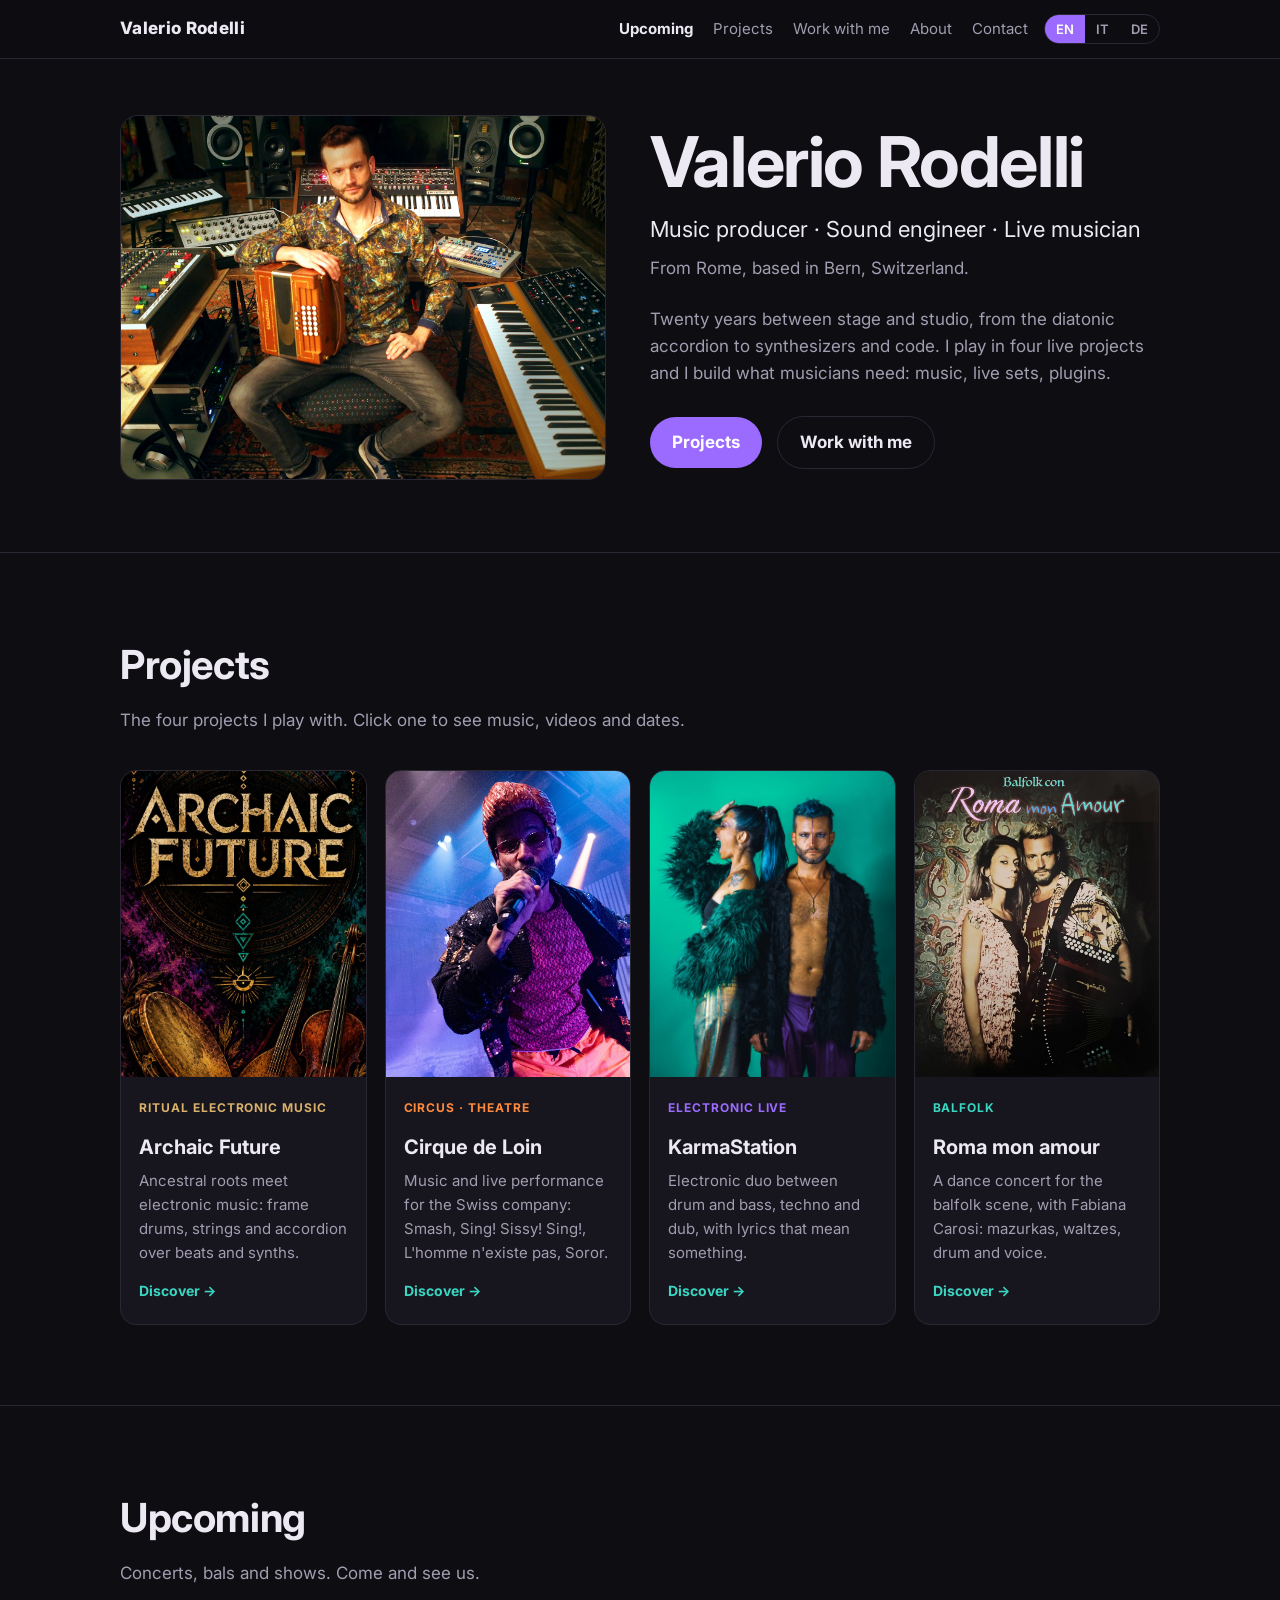
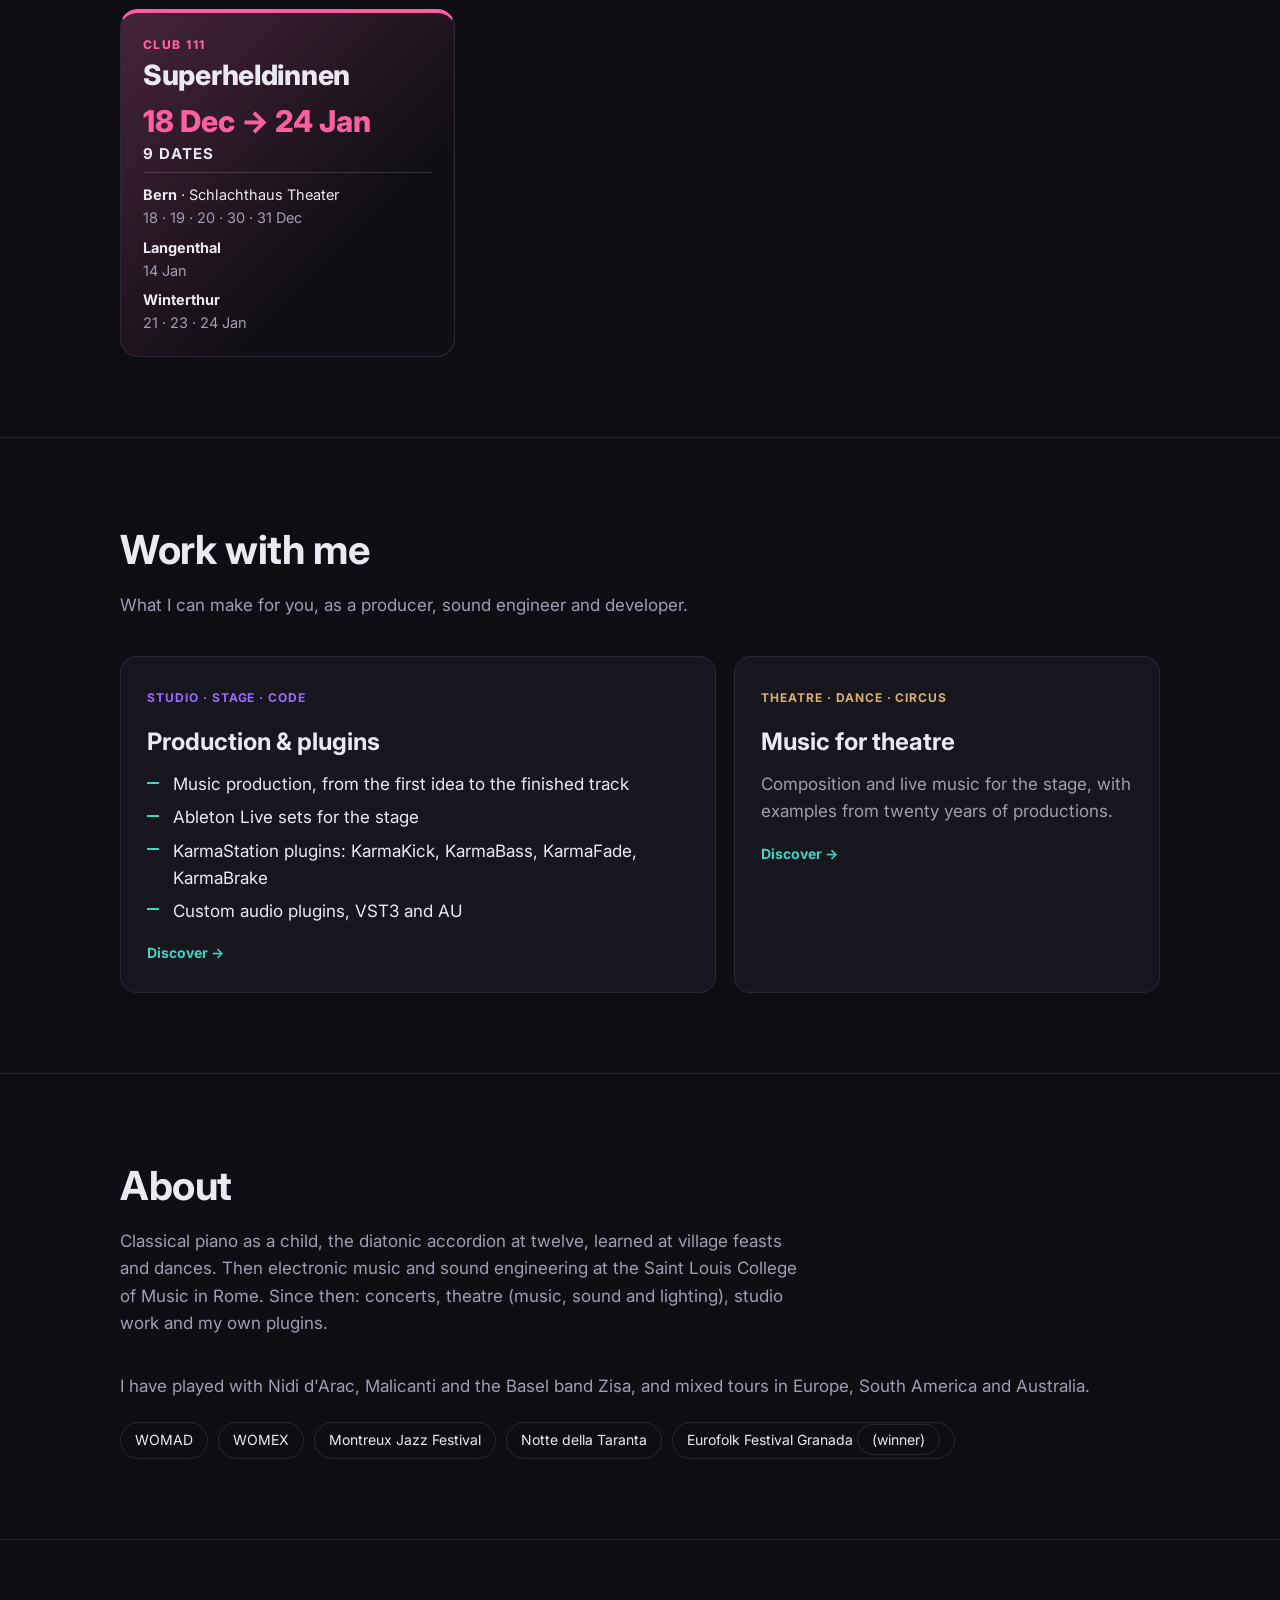
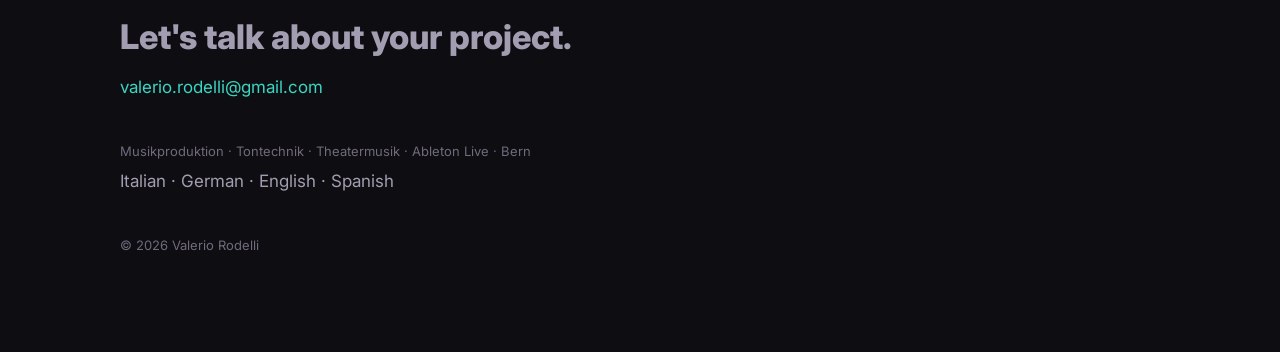
==== commit e942f6d2: "Soror teatro e circo; luci fra le competenze Co-Authored-By: Claude Opus 5.5 <noreply@anthropic.com>" ====
--- a/index.html
+++ b/index.html
@@ -110,7 +110,7 @@
   <div class="wrap">
     <div>
       <h2><span lang="en">About</span><span lang="it">Chi sono</span><span lang="de">Über mich</span></h2>
-      <p class="lead"><span lang="en">Classical piano as a child, the diatonic accordion at twelve, learned at village feasts and dances. Then electronic music and sound engineering at the Saint Louis College of Music in Rome. Since then: concerts, theatre, studio work and my own plugins.</span><span lang="it">Pianoforte classico da bambino, l'organetto a dodici anni, imparato alle feste e ai balli di paese. Poi musica elettronica e tecnica del suono al Saint Louis College of Music di Roma. Da allora: concerti, teatro, studio e i miei plugin.</span><span lang="de">Als Kind klassisches Klavier, mit zwölf das diatonische Akkordeon, gelernt an Dorffesten und Tanzabenden. Dann elektronische Musik und Tontechnik am Saint Louis College of Music in Rom. Seither: Konzerte, Theater, Studioarbeit und meine eigenen Plugins.</span></p>
+      <p class="lead"><span lang="en">Classical piano as a child, the diatonic accordion at twelve, learned at village feasts and dances. Then electronic music and sound engineering at the Saint Louis College of Music in Rome. Since then: concerts, theatre (music, sound and lighting), studio work and my own plugins.</span><span lang="it">Pianoforte classico da bambino, l'organetto a dodici anni, imparato alle feste e ai balli di paese. Poi musica elettronica e tecnica del suono al Saint Louis College of Music di Roma. Da allora: concerti, teatro (musica, suono e luci), studio e i miei plugin.</span><span lang="de">Als Kind klassisches Klavier, mit zwölf das diatonische Akkordeon, gelernt an Dorffesten und Tanzabenden. Dann elektronische Musik und Tontechnik am Saint Louis College of Music in Rom. Seither: Konzerte, Theater (Musik, Ton und Licht), Studioarbeit und meine eigenen Plugins.</span></p>
       <p style="color:var(--muted);margin:0 0 6px"><span lang="en">I have played with Nidi d'Arac, Malicanti and the Basel band Zisa, and mixed tours in Europe, South America and Australia.</span><span lang="it">Ho suonato con Nidi d'Arac, Malicanti e la band di Basilea Zisa, e ho mixato tour in Europa, Sud America e Australia.</span><span lang="de">Ich habe mit Nidi d'Arac, Malicanti und der Basler Band Zisa gespielt und als Tontechniker Tourneen in Europa, Südamerika und Australien gemischt.</span></p>
       <div class="stages"><span>WOMAD</span><span>WOMEX</span><span>Montreux Jazz Festival</span><span>Notte della Taranta</span><span>Eurofolk Festival Granada <span lang="en">(winner)</span><span lang="it">(vincitori)</span><span lang="de">(Gewinner)</span></span></div>
     </div>
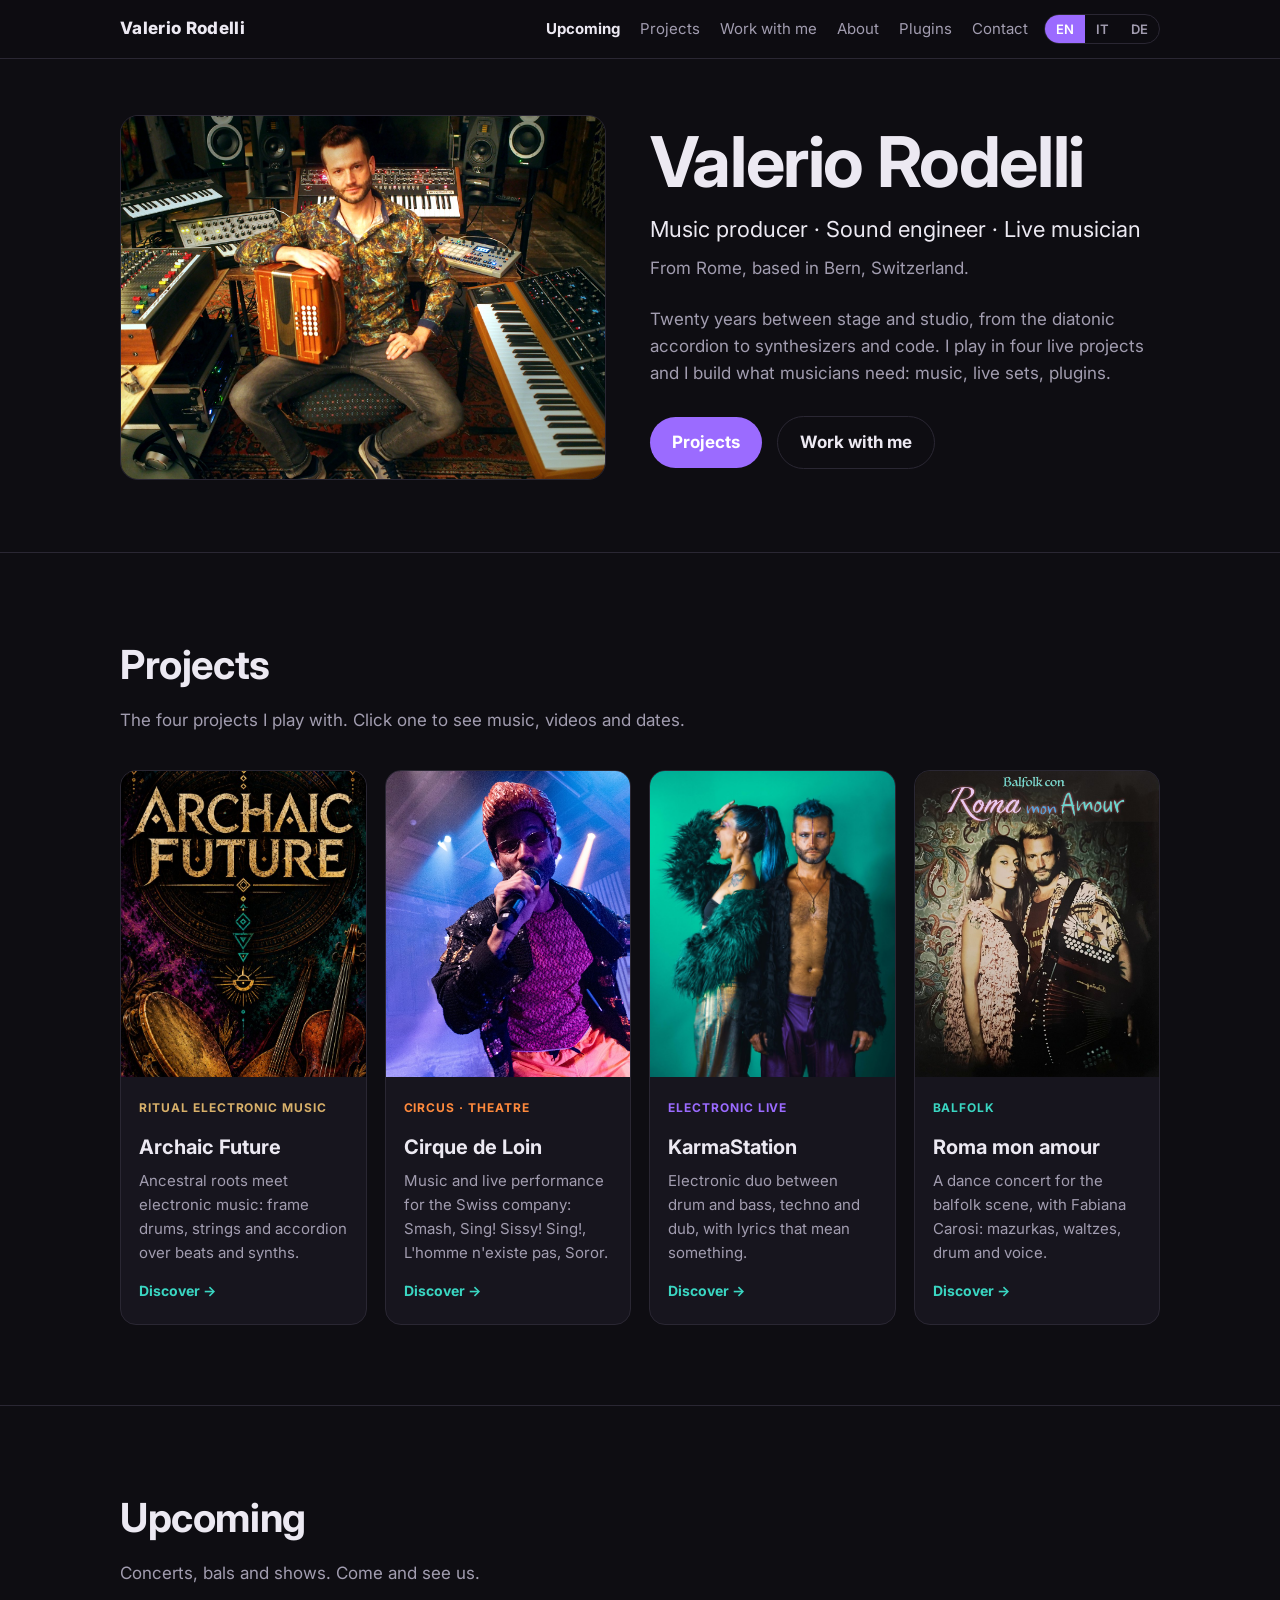
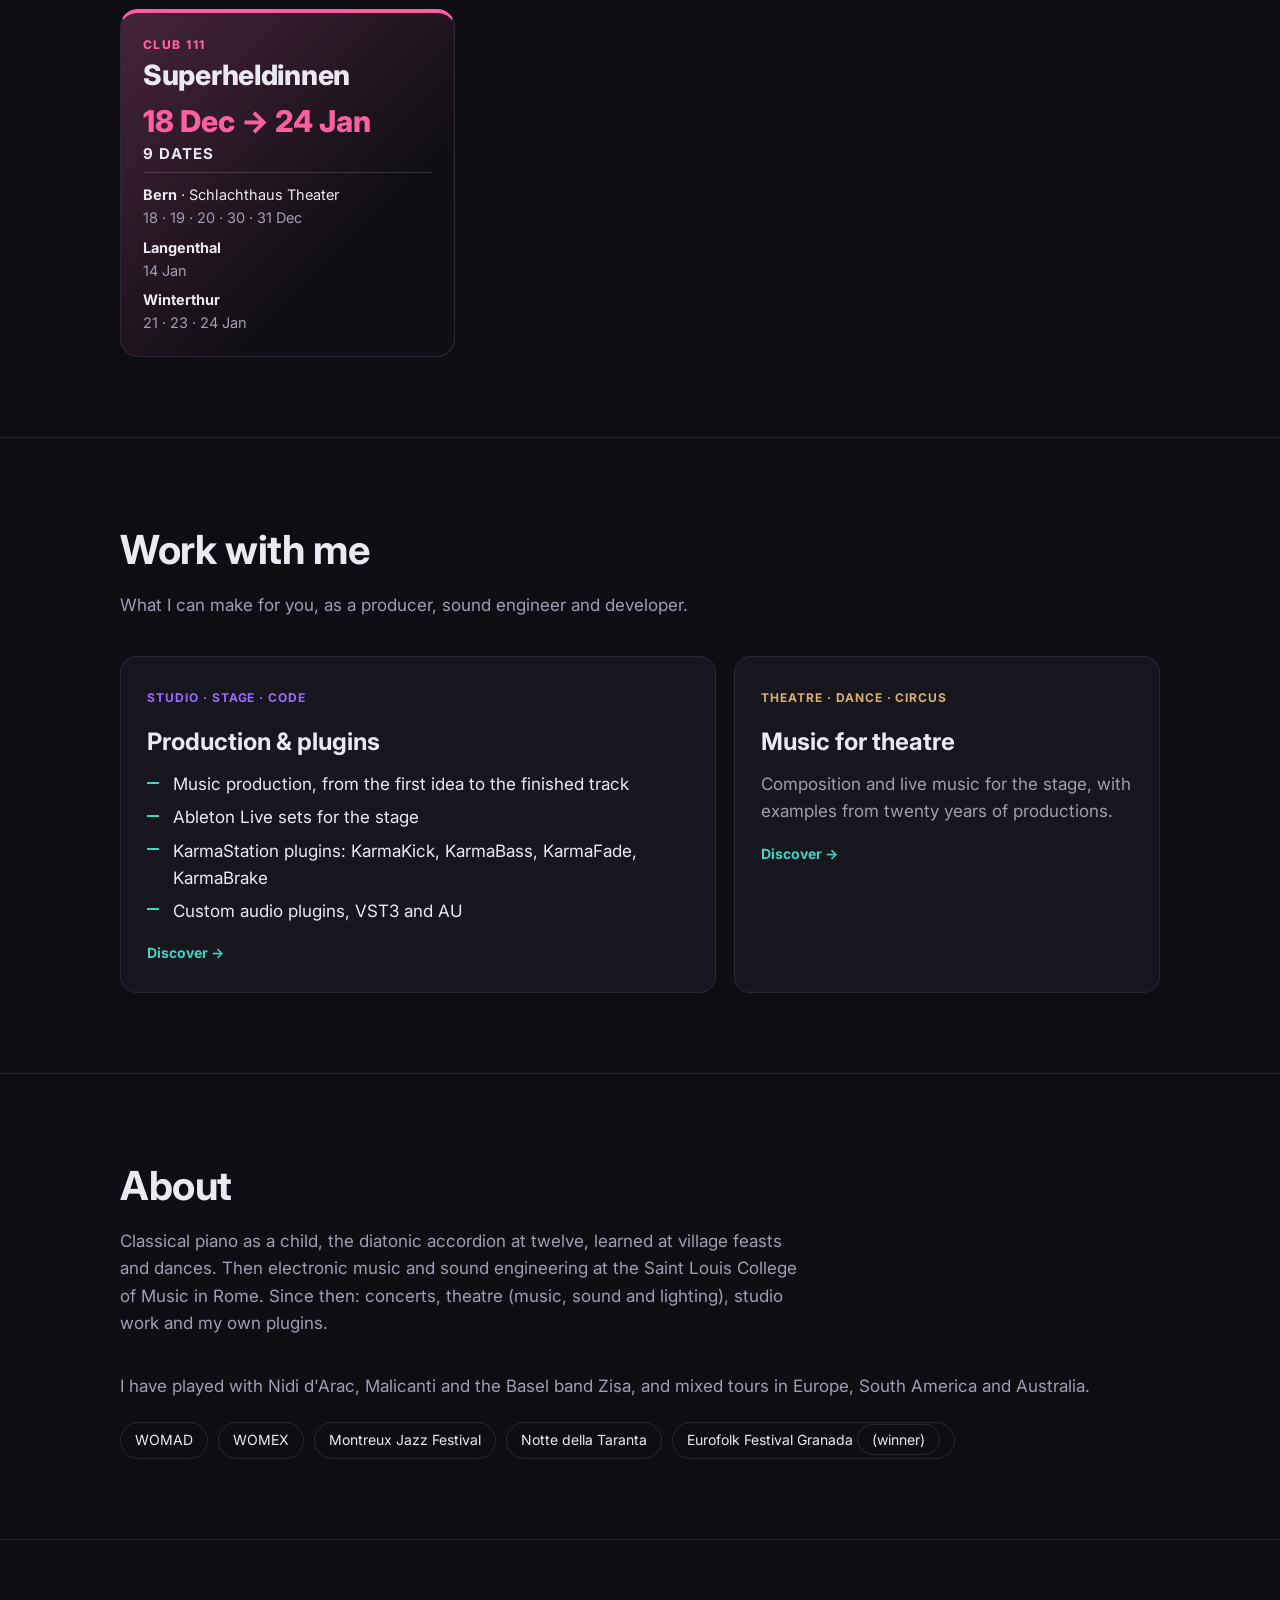
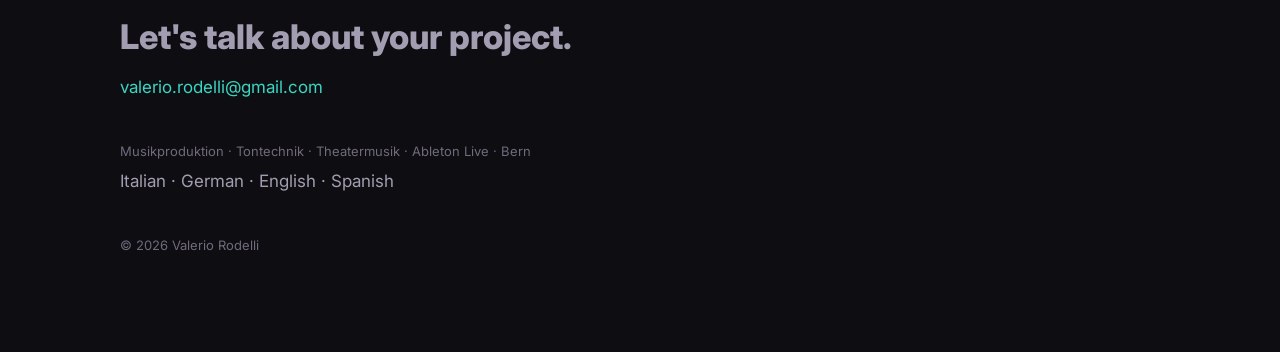
==== commit 243781b4: "Pagina Plugin con KarmaPsy e voce nel menu Co-Authored-By: Claude Opus 5.5 <noreply@anthropic.com>" ====
--- a/index.html
+++ b/index.html
@@ -27,6 +27,7 @@
       <li><a href="#projects"><span lang="en">Projects</span><span lang="it">Progetti</span><span lang="de">Projekte</span></a></li>
       <li><a href="#work"><span lang="en">Work with me</span><span lang="it">Lavora con me</span><span lang="de">Zusammenarbeit</span></a></li>
       <li><a href="#about"><span lang="en">About</span><span lang="it">Chi sono</span><span lang="de">Über mich</span></a></li>
+      <li><a href="/plugins.html">Plugins</a></li>
       <li><a href="#contact"><span lang="en">Contact</span><span lang="it">Contatti</span><span lang="de">Kontakt</span></a></li>
     </ul>
     <div class="langs"><button data-set="en">EN</button><button data-set="it">IT</button><button data-set="de">DE</button></div>
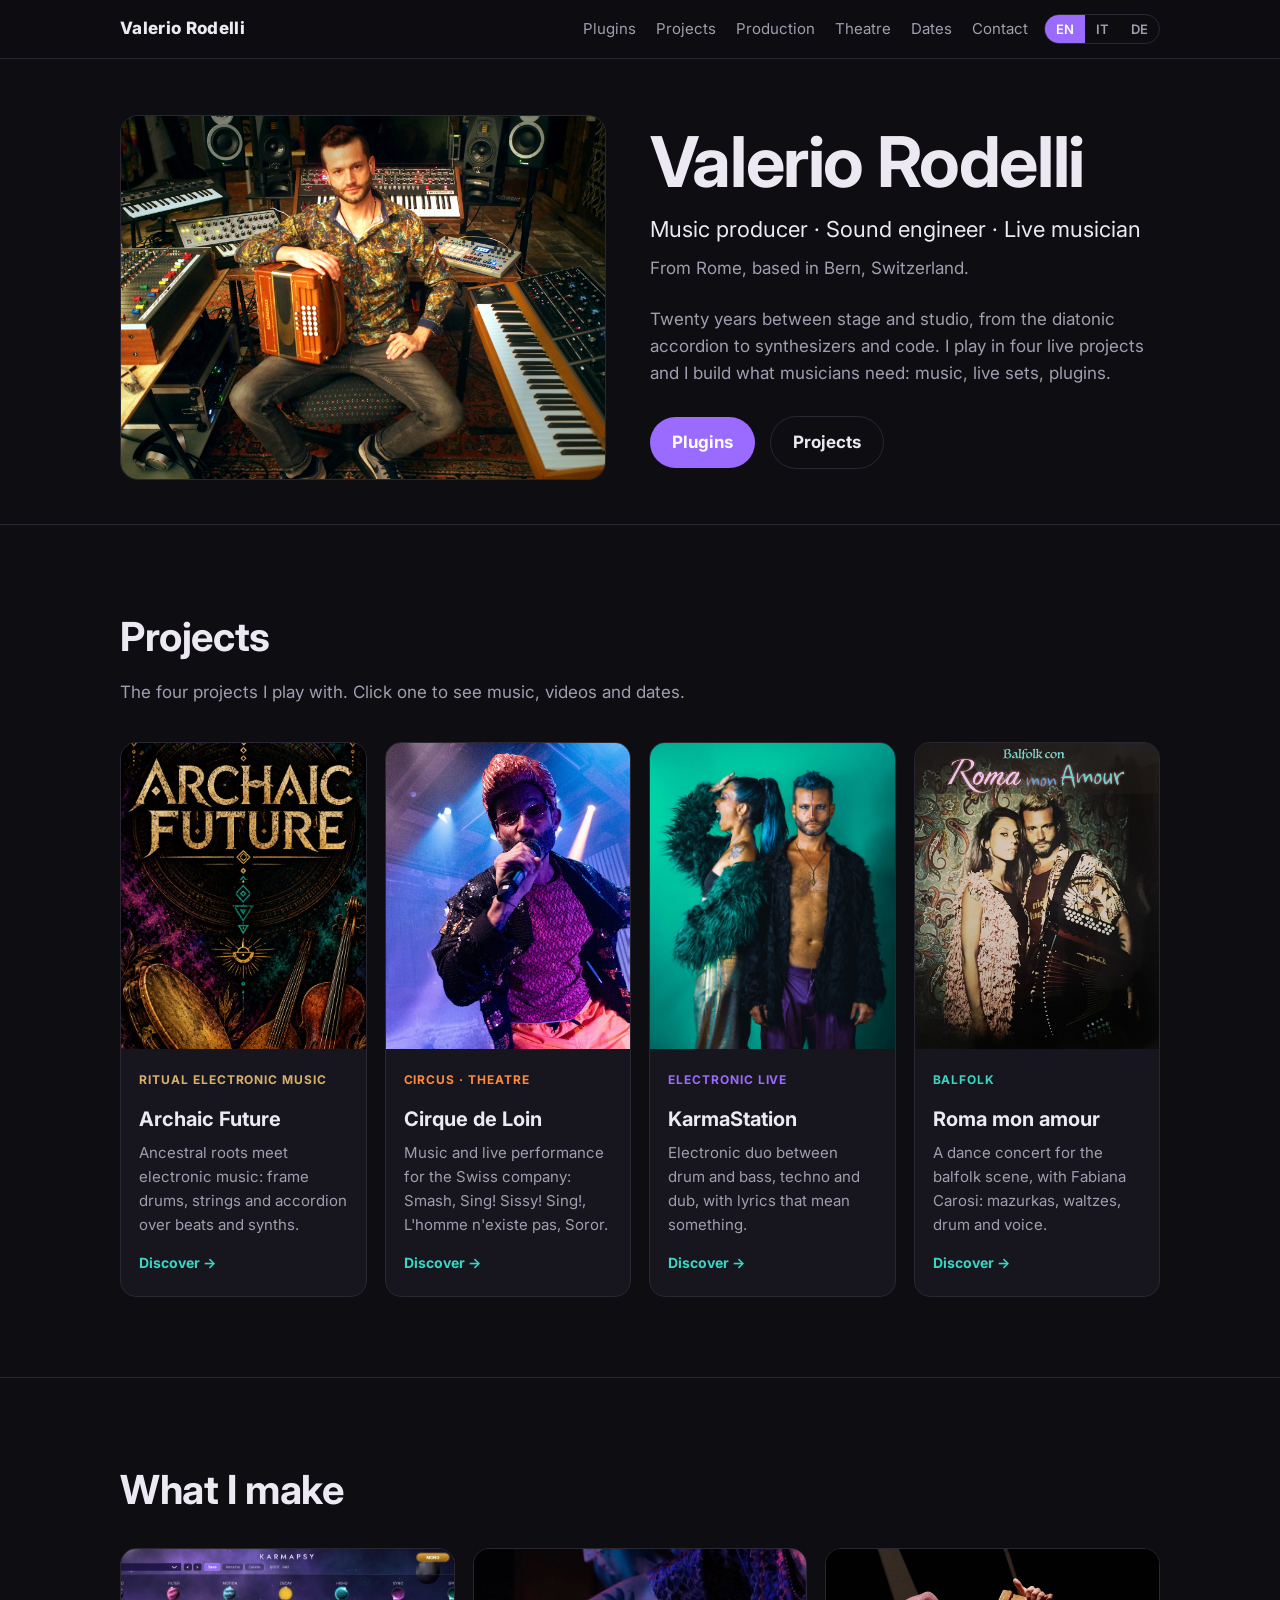
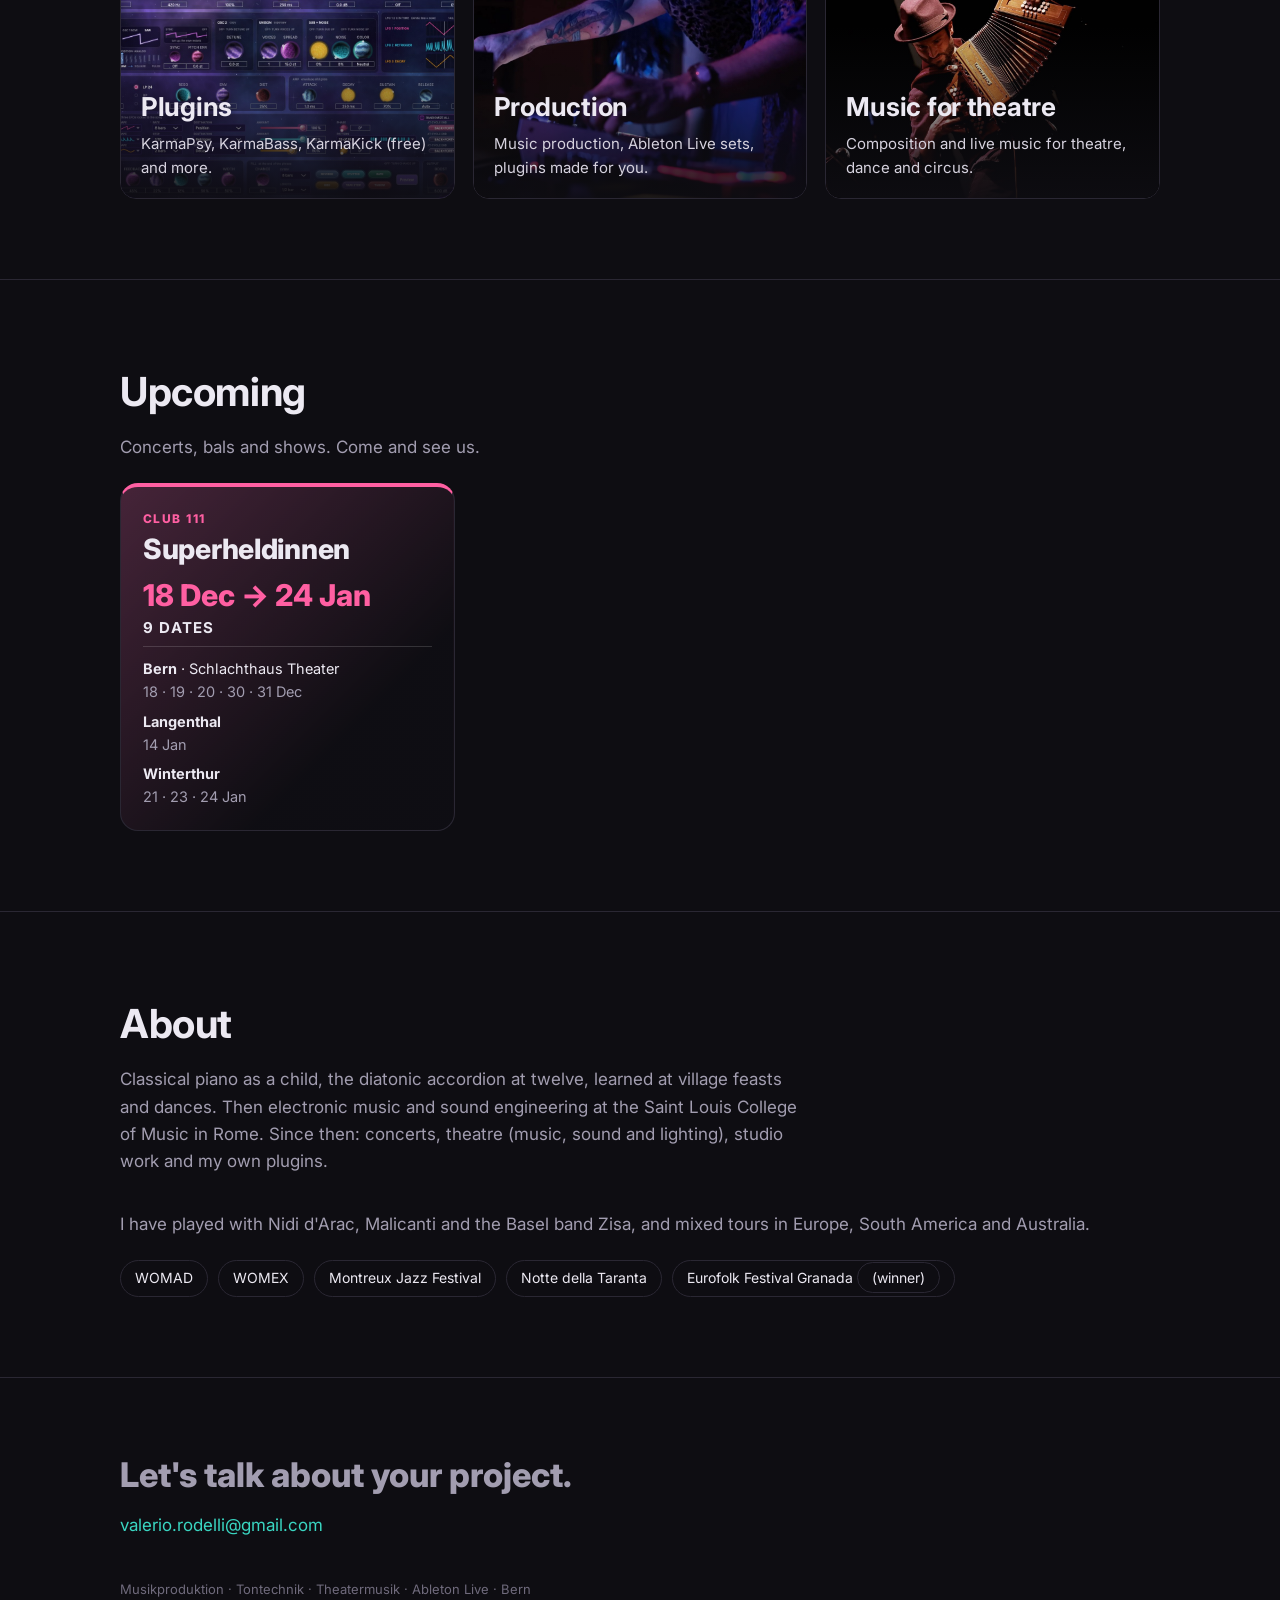
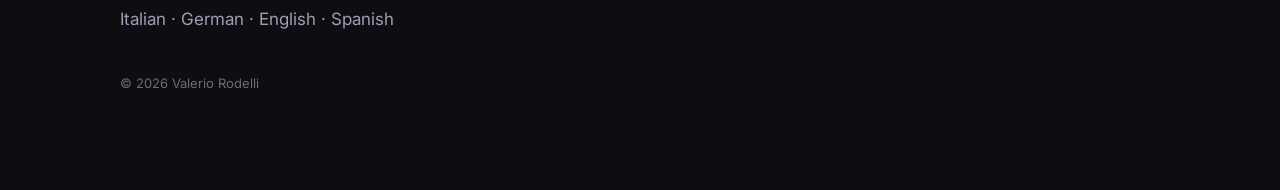
==== commit f719b740: "Home riorganizzata: menu uguale ovunque e visibile da telefono, riquadri Plugin, Produzione e Teatro" ====
--- a/index.html
+++ b/index.html
@@ -15,7 +15,7 @@
 <script type="application/ld+json">{"@context": "https://schema.org", "@type": "Person", "name": "Valerio Rodelli", "url": "https://valeriorodelli.net/", "image": "https://valeriorodelli.net/assets/valerio-atelier.jpg", "jobTitle": ["Music producer", "Sound engineer", "Live musician"], "description": "Music producer, sound engineer and live musician from Rome, based in Bern, Switzerland. Archaic Future, Cirque de Loin, KarmaStation, Roma mon amour. Ableton Live sets, audio plugins, music production.", "address": {"@type": "PostalAddress", "addressLocality": "Bern", "addressCountry": "CH"}, "birthPlace": {"@type": "Place", "name": "Rome"}, "email": "mailto:valerio.rodelli@gmail.com", "knowsLanguage": ["it", "de", "en", "es"], "memberOf": [{"@type": "MusicGroup", "name": "Archaic Future"}, {"@type": "MusicGroup", "name": "KarmaStation"}, {"@type": "MusicGroup", "name": "Roma mon amour"}, {"@type": "PerformingGroup", "name": "Cirque de Loin"}], "sameAs": ["https://www.instagram.com/karmastation.music/", "https://www.youtube.com/@KarmaStation_music", "https://open.spotify.com/artist/7bAg3mGoBLbCILEYzGeQ53", "https://www.instagram.com/archaic.future/", "https://www.youtube.com/@ArchaicFutureMusic", "https://www.youtube.com/@Romamonamour", "https://karmastation.gumroad.com", "https://www.fiverr.com/valerio_rodelli", "https://soundbetter.com/profiles/748519-valerio-rodelli"]}</script>
 <link rel="preconnect" href="https://fonts.googleapis.com">
 <link href="https://fonts.googleapis.com/css2?family=Inter:wght@400;500;700;800&display=swap" rel="stylesheet">
-<link rel="stylesheet" href="assets/style.css?v=8">
+<link rel="stylesheet" href="assets/style.css?v=10">
 </head>
 <body>
 
@@ -23,11 +23,11 @@
   <div class="wrap">
     <a class="name" href="/">Valerio Rodelli</a>
     <ul>
-      <li><a href="#dates" style="color:var(--text);font-weight:700"><span lang="en">Upcoming</span><span lang="it">Prossime date</span><span lang="de">Termine</span></a></li>
+      <li><a href="/plugins.html">Plugins</a></li>
       <li><a href="#projects"><span lang="en">Projects</span><span lang="it">Progetti</span><span lang="de">Projekte</span></a></li>
-      <li><a href="#work"><span lang="en">Work with me</span><span lang="it">Lavora con me</span><span lang="de">Zusammenarbeit</span></a></li>
-      <li><a href="#about"><span lang="en">About</span><span lang="it">Chi sono</span><span lang="de">Über mich</span></a></li>
-      <li><a href="/plugins.html">Plugins</a></li>
+      <li><a href="/produzione.html"><span lang="en">Production</span><span lang="it">Produzione</span><span lang="de">Produktion</span></a></li>
+      <li><a href="/teatro.html"><span lang="en">Theatre</span><span lang="it">Teatro</span><span lang="de">Theater</span></a></li>
+      <li><a href="#dates"><span lang="en">Dates</span><span lang="it">Date</span><span lang="de">Termine</span></a></li>
       <li><a href="#contact"><span lang="en">Contact</span><span lang="it">Contatti</span><span lang="de">Kontakt</span></a></li>
     </ul>
     <div class="langs"><button data-set="en">EN</button><button data-set="it">IT</button><button data-set="de">DE</button></div>
@@ -42,8 +42,8 @@
       <p class="roles"><span lang="en">Music producer · Sound engineer · Live musician</span><span lang="it">Produttore · Fonico · Musicista live</span><span lang="de">Musikproduzent · Tontechniker · Livemusiker</span></p>
       <p class="where"><span lang="en">From Rome, based in Bern, Switzerland.</span><span lang="it">Romano, vivo a Berna, in Svizzera.</span><span lang="de">Aus Rom, lebt in Bern, Schweiz.</span></p>
       <p class="intro"><span lang="en">Twenty years between stage and studio, from the diatonic accordion to synthesizers and code. I play in four live projects and I build what musicians need: music, live sets, plugins.</span><span lang="it">Vent'anni tra palco e studio, dall'organetto ai sintetizzatori fino al codice. Suono in quattro progetti dal vivo e costruisco quello che serve ai musicisti: musica, live set, plugin.</span><span lang="de">Zwanzig Jahre zwischen Bühne und Studio, vom diatonischen Akkordeon über Synthesizer bis zum Code. Ich spiele in vier Liveprojekten und baue, was Musikerinnen und Musiker brauchen: Musik, Livesets, Plugins.</span></p>
-      <a class="btn" href="#projects"><span lang="en">Projects</span><span lang="it">Progetti</span><span lang="de">Projekte</span></a>
-      <a class="btn ghost" href="#work"><span lang="en">Work with me</span><span lang="it">Lavora con me</span><span lang="de">Zusammenarbeit</span></a>
+      <a class="btn" href="/plugins.html">Plugins</a>
+      <a class="btn ghost" href="#projects"><span lang="en">Projects</span><span lang="it">Progetti</span><span lang="de">Projekte</span></a>
     </div>
   </div>
 </header>
@@ -73,37 +73,22 @@
   </div>
 </section>
 
+<section id="start">
+  <div class="wrap">
+    <h2><span lang="en">What I make</span><span lang="it">Cosa faccio</span><span lang="de">Was ich mache</span></h2>
+    <div class="doors">
+      <a class="door" href="/plugins.html"><img src="assets/psy.jpg" alt="" loading="lazy" style="object-position:center top"><div><h3>Plugins</h3><p><span lang="en">KarmaPsy, KarmaBass, KarmaKick (free) and more.</span><span lang="it">KarmaPsy, KarmaBass, KarmaKick (gratis) e altri.</span><span lang="de">KarmaPsy, KarmaBass, KarmaKick (gratis) und mehr.</span></p></div></a>
+      <a class="door" href="/produzione.html"><img src="assets/live-synth.jpg" alt="" loading="lazy" style="object-position:center"><div><h3><span lang="en">Production</span><span lang="it">Produzione</span><span lang="de">Produktion</span></h3><p><span lang="en">Music production, Ableton Live sets, plugins made for you.</span><span lang="it">Produzione musicale, live set Ableton, plugin su misura.</span><span lang="de">Musikproduktion, Ableton-Livesets, Plugins nach Mass.</span></p></div></a>
+      <a class="door" href="/teatro.html"><img src="assets/teatro-ambra.jpg" alt="" loading="lazy" style="object-position:center 30%"><div><h3><span lang="en">Music for theatre</span><span lang="it">Musica per il teatro</span><span lang="de">Theatermusik</span></h3><p><span lang="en">Composition and live music for theatre, dance and circus.</span><span lang="it">Composizione e musica dal vivo per teatro, danza e circo.</span><span lang="de">Komposition und Livemusik für Theater, Tanz und Zirkus.</span></p></div></a>
+    </div>
+  </div>
+</section>
+
 <section id="dates">
   <div class="wrap">
     <h2><span lang="en">Upcoming</span><span lang="it">Prossime date</span><span lang="de">Termine</span></h2>
     <p class="lead" style="margin-bottom:22px"><span lang="en">Concerts, bals and shows. Come and see us.</span><span lang="it">Concerti, bal e spettacoli. Vieni a trovarci.</span><span lang="de">Konzerte, Bals und Shows. Komm vorbei.</span></p>
     <div id="dates-list"></div>
-  </div>
-</section>
-
-<section id="work">
-  <div class="wrap">
-    <h2><span lang="en">Work with me</span><span lang="it">Lavora con me</span><span lang="de">Zusammenarbeit</span></h2>
-    <p class="lead"><span lang="en">What I can make for you, as a producer, sound engineer and developer.</span><span lang="it">Quello che posso fare per te, come produttore, fonico e sviluppatore.</span><span lang="de">Was ich für dich machen kann, als Produzent, Tontechniker und Entwickler.</span></p>
-    <div class="work">
-      <a class="wcard" href="produzione.html">
-        <span class="tag t-violet">Studio · Stage · Code</span>
-        <h3><span lang="en">Production &amp; plugins</span><span lang="it">Produzione e plugin</span><span lang="de">Produktion und Plugins</span></h3>
-        <ul class="ticks" style="margin-bottom:14px">
-          <li><span lang="en">Music production, from the first idea to the finished track</span><span lang="it">Produzione musicale, dalla prima idea al brano finito</span><span lang="de">Musikproduktion, von der ersten Idee bis zum fertigen Track</span></li>
-          <li><span lang="en">Ableton Live sets for the stage</span><span lang="it">Live set Ableton per il palco</span><span lang="de">Ableton-Livesets für die Bühne</span></li>
-          <li><span lang="en">KarmaStation plugins: KarmaKick, KarmaBass, KarmaFade, KarmaBrake</span><span lang="it">Plugin KarmaStation: KarmaKick, KarmaBass, KarmaFade, KarmaBrake</span><span lang="de">KarmaStation-Plugins: KarmaKick, KarmaBass, KarmaFade, KarmaBrake</span></li>
-          <li><span lang="en">Custom audio plugins, VST3 and AU</span><span lang="it">Plugin audio su misura, VST3 e AU</span><span lang="de">Audio-Plugins nach Mass, VST3 und AU</span></li>
-        </ul>
-        <span class="go"><span lang="en">Discover →</span><span lang="it">Scopri →</span><span lang="de">Entdecken →</span></span>
-      </a>
-      <a class="wcard" href="teatro.html">
-        <span class="tag t-gold"><span lang="en">Theatre · dance · circus</span><span lang="it">Teatro · danza · circo</span><span lang="de">Theater · Tanz · Zirkus</span></span>
-        <h3><span lang="en">Music for theatre</span><span lang="it">Musica per il teatro</span><span lang="de">Theatermusik</span></h3>
-        <p style="color:var(--muted);margin:0 0 14px"><span lang="en">Composition and live music for the stage, with examples from twenty years of productions.</span><span lang="it">Composizione e musica dal vivo per la scena, con gli esempi di vent'anni di produzioni.</span><span lang="de">Komposition und Livemusik für die Bühne, mit Beispielen aus zwanzig Jahren Produktionen.</span></p>
-        <span class="go"><span lang="en">Discover →</span><span lang="it">Scopri →</span><span lang="de">Entdecken →</span></span>
-      </a>
-    </div>
   </div>
 </section>
 
--- a/assets/style.css
+++ b/assets/style.css
@@ -24,9 +24,12 @@
   .langs { display: flex; border: 1px solid var(--line); border-radius: 999px; overflow: hidden; }
   .langs button { background: none; border: 0; color: var(--muted); font: 600 13px Inter, sans-serif; padding: 6px 11px; cursor: pointer; }
   .langs button.on { background: var(--violet); color: #fff; }
-  @media (max-width: 760px) { nav ul { display: none; } }
+  @media (max-width: 760px) {
+    nav .wrap { flex-wrap: wrap; height: auto; padding-top: 10px; padding-bottom: 8px; gap: 8px 16px; }
+    nav ul { order: 3; width: 100%; margin: 0; gap: 18px; overflow-x: auto; white-space: nowrap; scrollbar-width: none; }
+  }
 
-  header.hero { padding: 56px 0 72px; }
+  header.hero { padding: 56px 0 44px; }
   header.hero .wrap { display: grid; grid-template-columns: 1fr 1.05fr; gap: 44px; align-items: center; }
   header.hero img { width: 100%; border-radius: 18px; display: block; border: 1px solid var(--line); }
   @media (max-width: 820px) { header.hero .wrap { grid-template-columns: 1fr; gap: 26px; } header.hero { padding-top: 24px; } }
@@ -130,3 +133,13 @@
   html[data-lang="de"] .dbig > span[lang="en"], html[data-lang="de"] .dbig > span[lang="it"] { display: none !important; }
   .dplaces { list-style: none; margin: auto 0 0; padding: 10px 0 0; border-top: 1px solid rgba(255,255,255,.15); display: grid; gap: 6px; font-size: 14.5px; }
   .dplaces li span { display: block; color: var(--muted); }
+
+  .doors { display: grid; gap: 18px; grid-template-columns: repeat(3, 1fr); margin-top: 26px; }
+  @media (max-width: 820px) { .doors { grid-template-columns: 1fr; } }
+  .door { position: relative; display: block; aspect-ratio: 4/3; border-radius: 16px; overflow: hidden; border: 1px solid var(--line); color: var(--text); background: #000; }
+  .door:hover { text-decoration: none; border-color: var(--violet); }
+  .door img { width: 100%; height: 100%; object-fit: cover; display: block; transition: transform .4s; }
+  .door:hover img { transform: scale(1.05); }
+  .door div { position: absolute; inset: auto 0 0 0; padding: 60px 20px 18px; background: linear-gradient(transparent, rgba(14,13,18,.92)); }
+  .door h3 { margin: 0 0 4px; font-size: 26px; letter-spacing: -.01em; }
+  .door p { margin: 0; color: #d6d2de; font-size: 15px; }
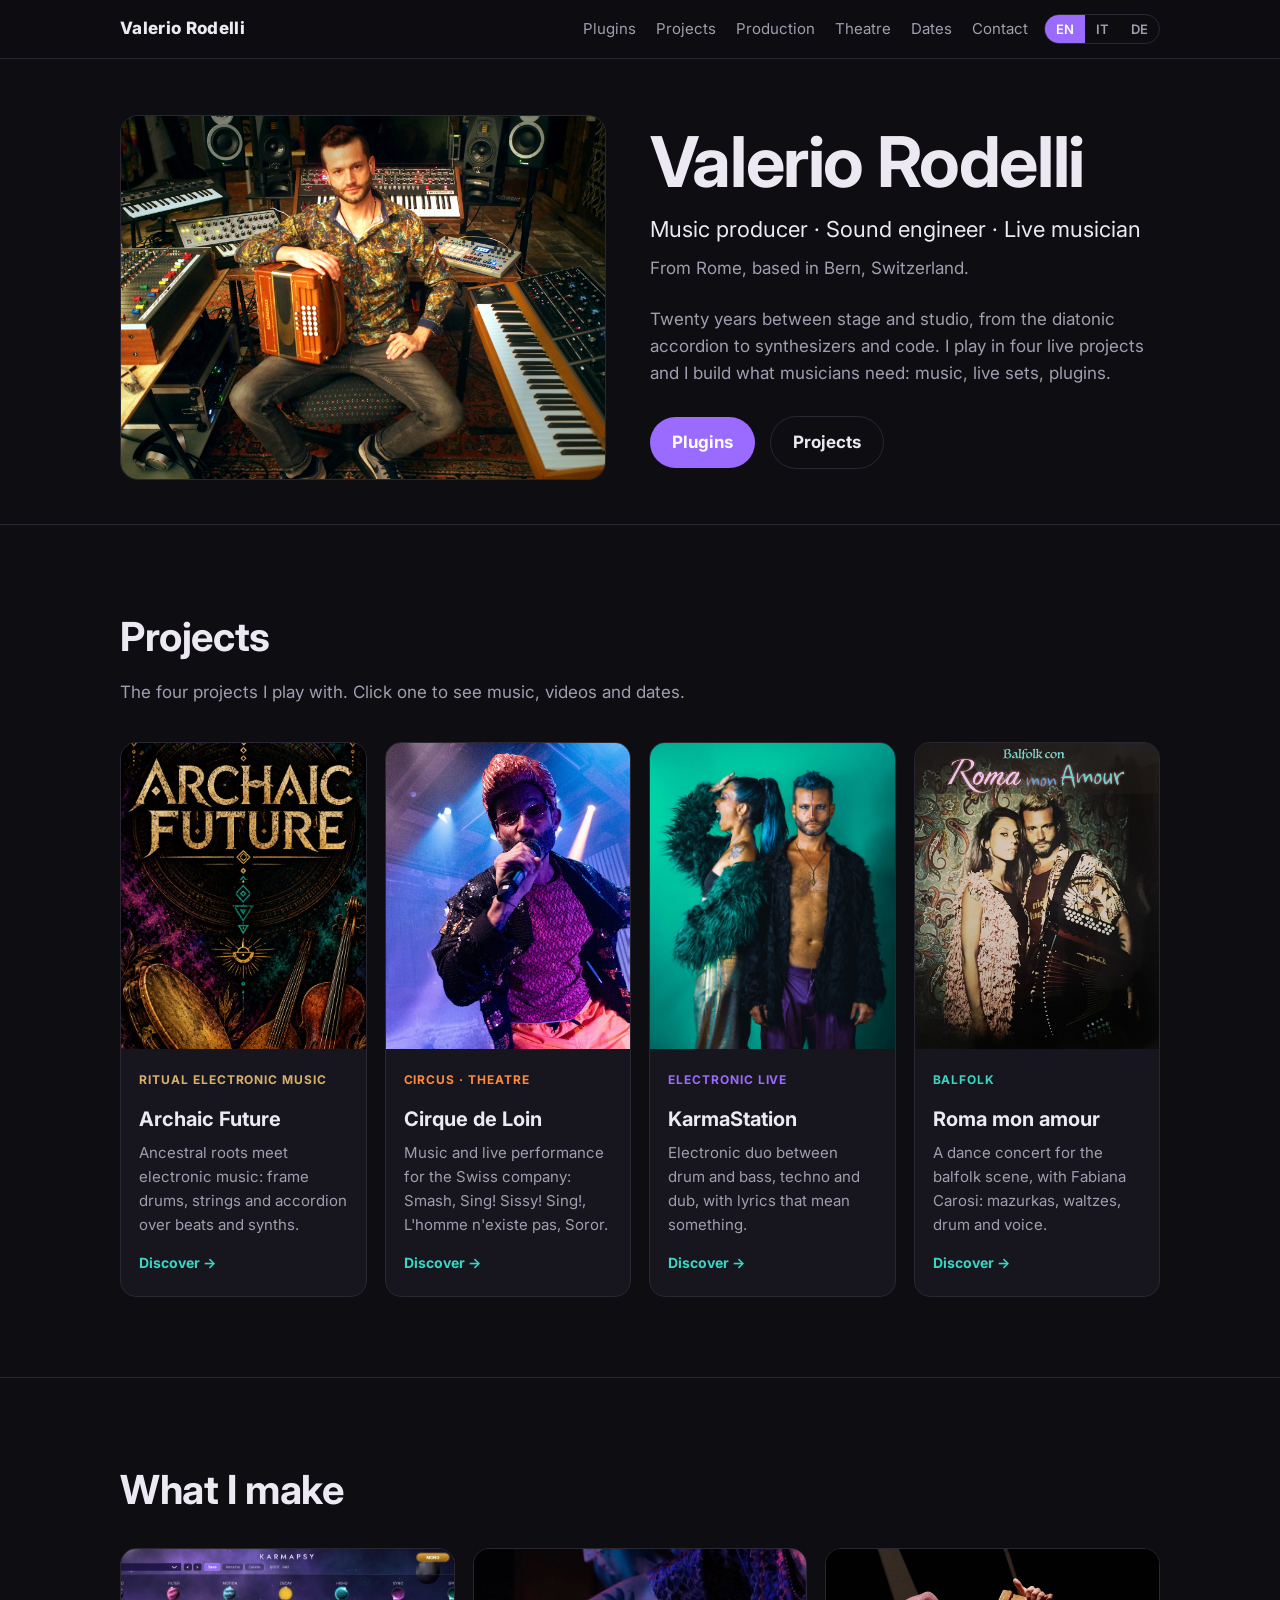
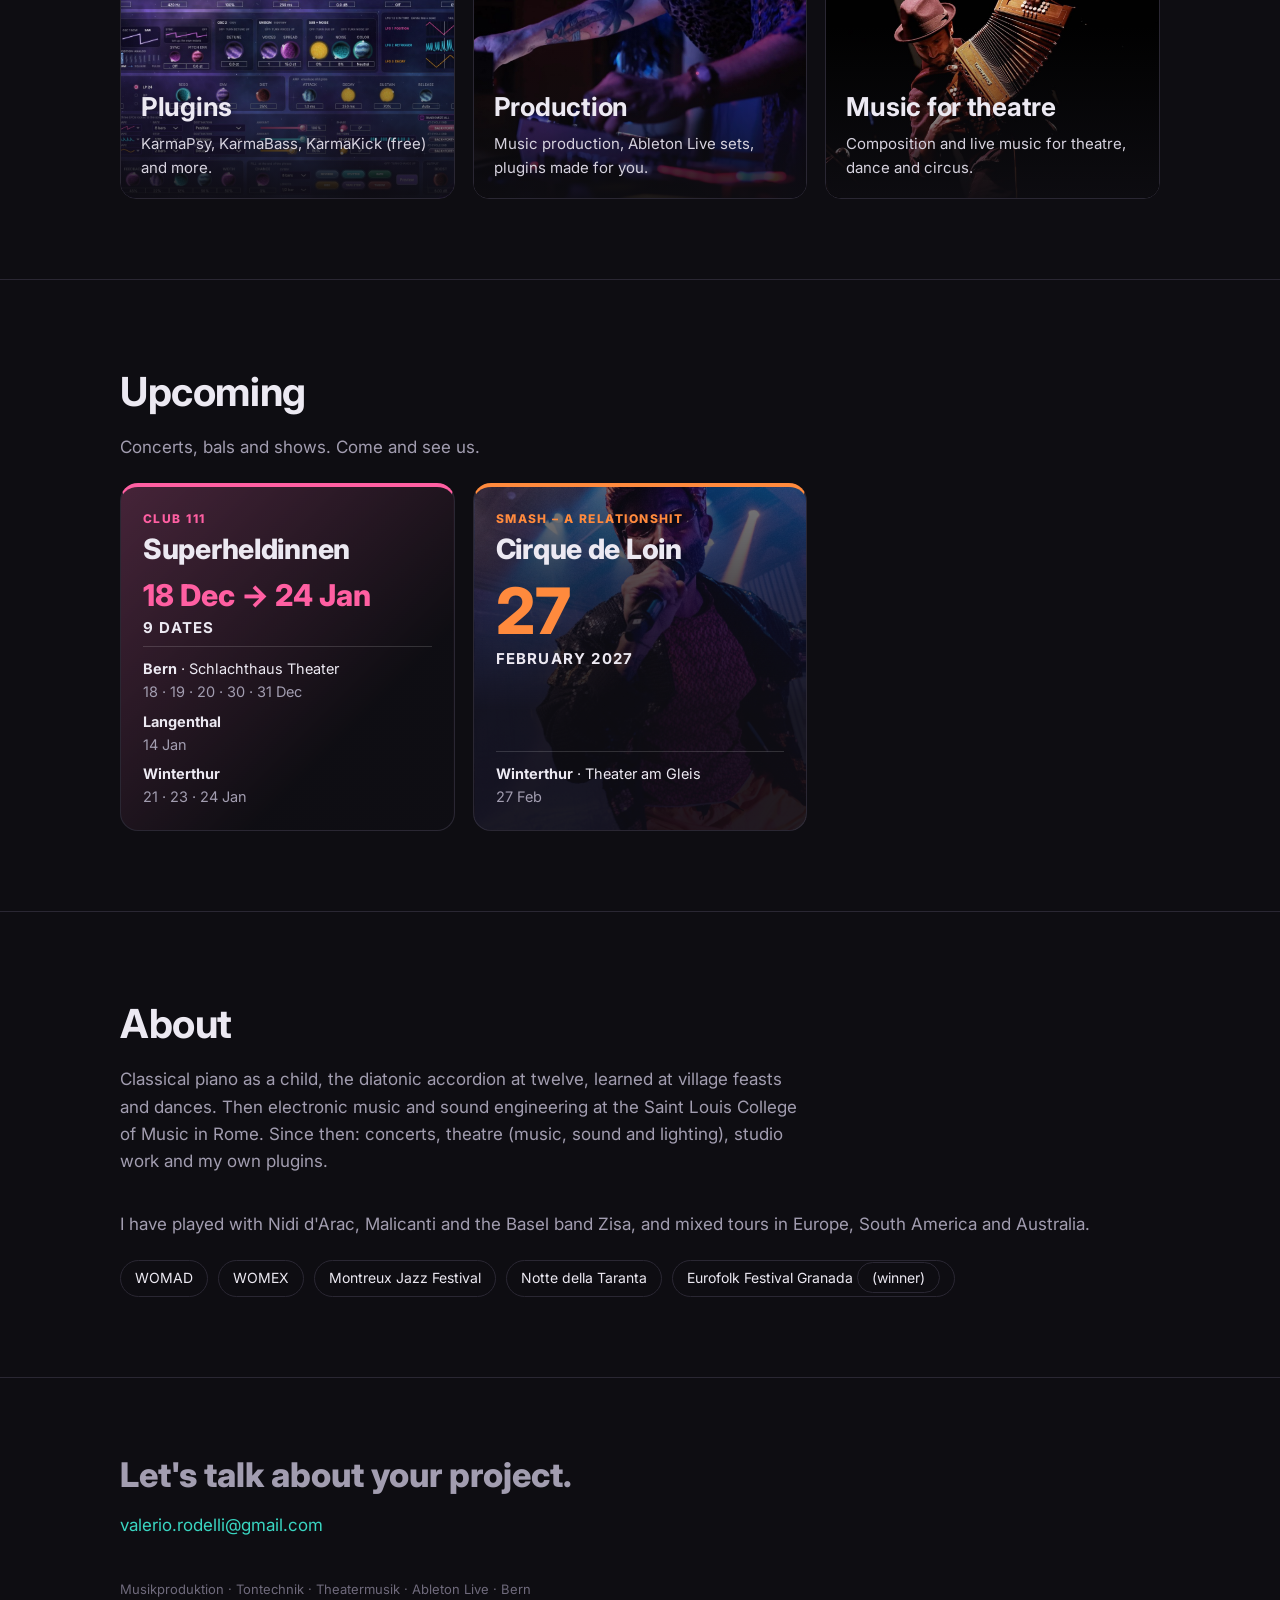
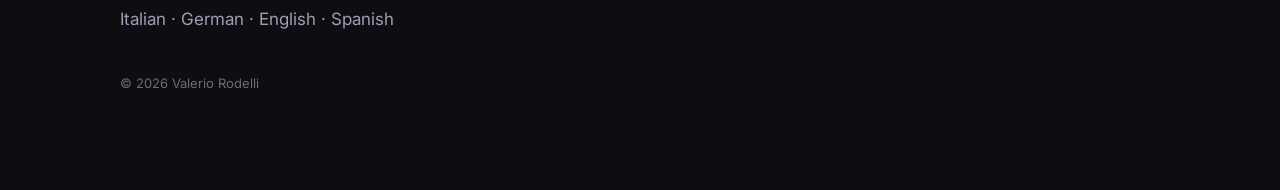
==== commit 86f5e345: "Data: Smash, Cirque de Loin, 27 febbraio 2027 al Theater am Gleis di Winterthur Co-Authored-By: Clau" ====
--- a/index.html
+++ b/index.html
@@ -113,7 +113,7 @@
   </div>
 </footer>
 
-<script src="assets/dates.js?v=4"></script>
+<script src="assets/dates.js?v=5"></script>
 <script src="assets/site.js?v=8"></script>
 <script data-goatcounter="https://valeriorodelli.goatcounter.com/count" async src="//gc.zgo.at/count.js"></script>
 </body>
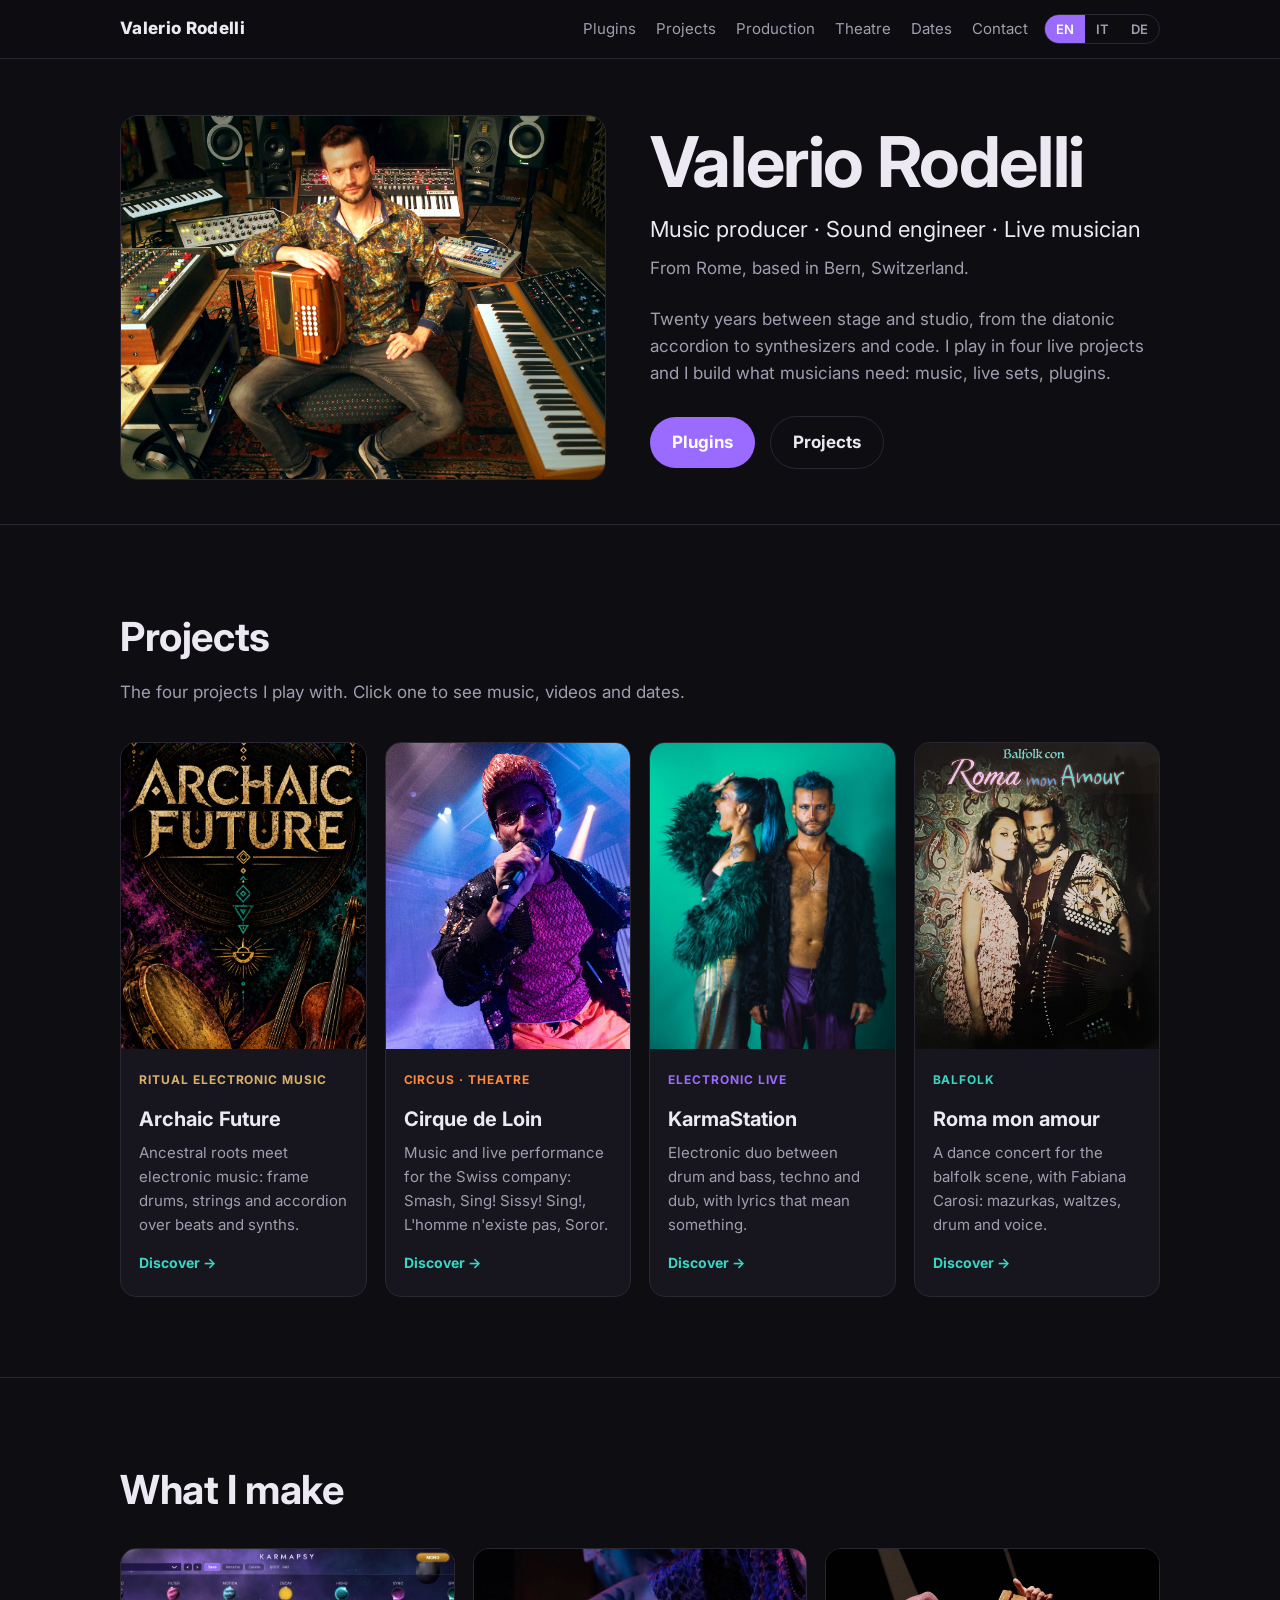
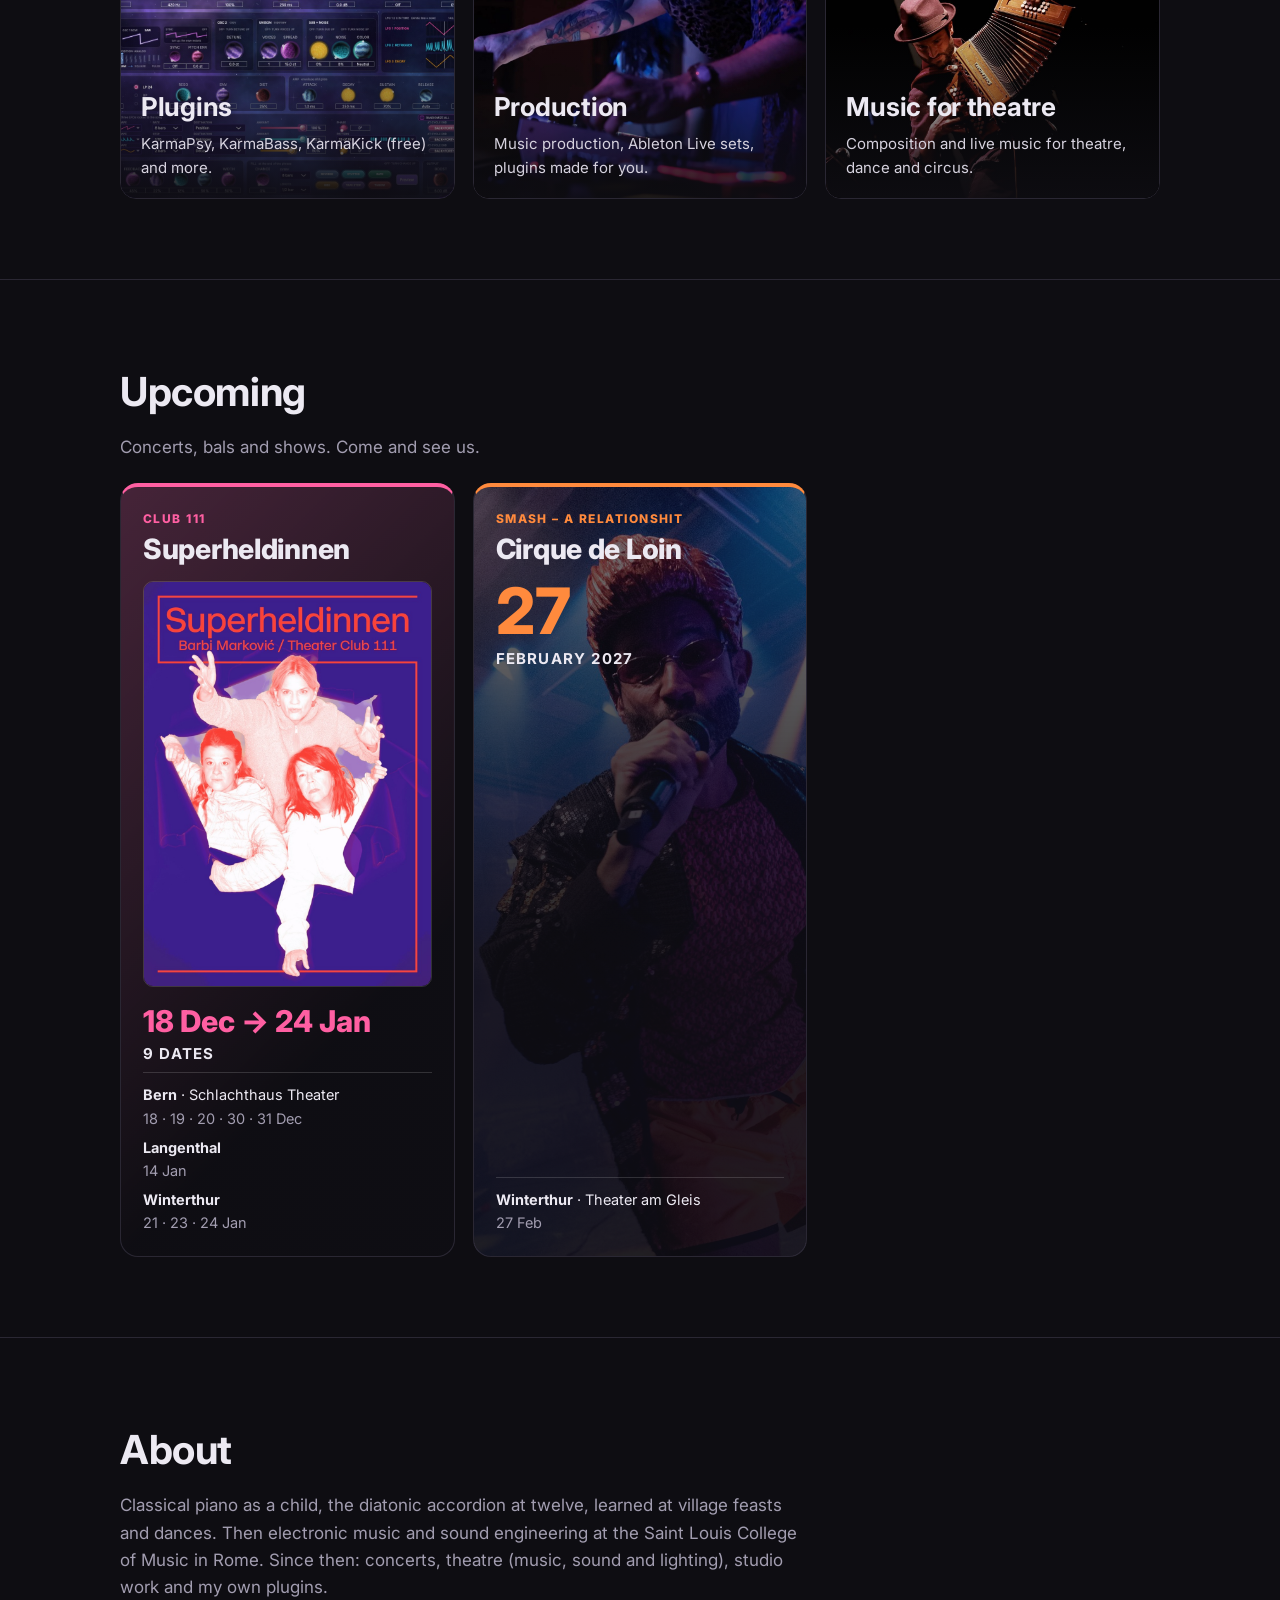
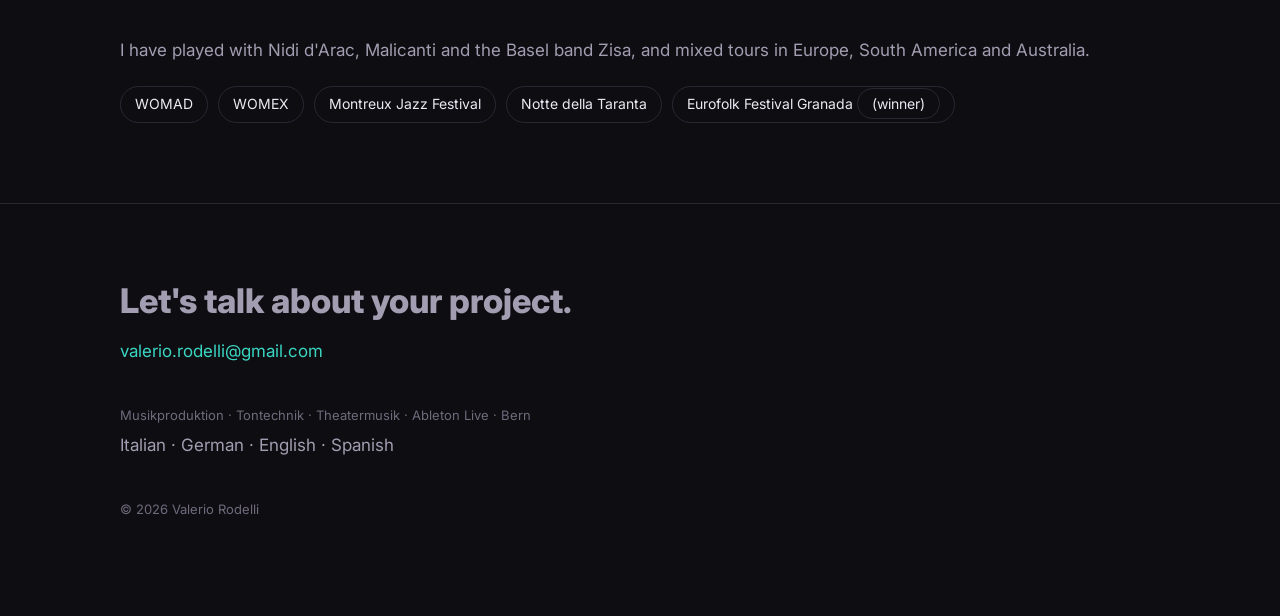
==== commit 36502d77: "Flyer Superheldinnen nelle date e nella pagina Teatro Co-Authored-By: Claude Opus 5.5 <noreply@anthr" ====
--- a/index.html
+++ b/index.html
@@ -15,7 +15,7 @@
 <script type="application/ld+json">{"@context": "https://schema.org", "@type": "Person", "name": "Valerio Rodelli", "url": "https://valeriorodelli.net/", "image": "https://valeriorodelli.net/assets/valerio-atelier.jpg", "jobTitle": ["Music producer", "Sound engineer", "Live musician"], "description": "Music producer, sound engineer and live musician from Rome, based in Bern, Switzerland. Archaic Future, Cirque de Loin, KarmaStation, Roma mon amour. Ableton Live sets, audio plugins, music production.", "address": {"@type": "PostalAddress", "addressLocality": "Bern", "addressCountry": "CH"}, "birthPlace": {"@type": "Place", "name": "Rome"}, "email": "mailto:valerio.rodelli@gmail.com", "knowsLanguage": ["it", "de", "en", "es"], "memberOf": [{"@type": "MusicGroup", "name": "Archaic Future"}, {"@type": "MusicGroup", "name": "KarmaStation"}, {"@type": "MusicGroup", "name": "Roma mon amour"}, {"@type": "PerformingGroup", "name": "Cirque de Loin"}], "sameAs": ["https://www.instagram.com/karmastation.music/", "https://www.youtube.com/@KarmaStation_music", "https://open.spotify.com/artist/7bAg3mGoBLbCILEYzGeQ53", "https://www.instagram.com/archaic.future/", "https://www.youtube.com/@ArchaicFutureMusic", "https://www.youtube.com/@Romamonamour", "https://karmastation.gumroad.com", "https://www.fiverr.com/valerio_rodelli", "https://soundbetter.com/profiles/748519-valerio-rodelli"]}</script>
 <link rel="preconnect" href="https://fonts.googleapis.com">
 <link href="https://fonts.googleapis.com/css2?family=Inter:wght@400;500;700;800&display=swap" rel="stylesheet">
-<link rel="stylesheet" href="assets/style.css?v=10">
+<link rel="stylesheet" href="assets/style.css?v=11">
 </head>
 <body>
 
@@ -113,8 +113,8 @@
   </div>
 </footer>
 
-<script src="assets/dates.js?v=5"></script>
-<script src="assets/site.js?v=8"></script>
+<script src="assets/dates.js?v=7"></script>
+<script src="assets/site.js?v=9"></script>
 <script data-goatcounter="https://valeriorodelli.goatcounter.com/count" async src="//gc.zgo.at/count.js"></script>
 </body>
 </html>
--- a/assets/style.css
+++ b/assets/style.css
@@ -121,6 +121,7 @@
   .dates { display: grid; gap: 18px; grid-template-columns: repeat(auto-fill, minmax(280px, 1fr)); }
   .date-card { position: relative; display: flex; flex-direction: column; gap: 6px; min-height: 280px; padding: 22px; border-radius: 18px; border: 1px solid var(--line); border-top: 4px solid var(--c); background-color: var(--panel); background-size: cover; background-position: center; color: var(--text); overflow: hidden; transition: transform .15s; }
   a.date-card:hover { text-decoration: none; transform: translateY(-3px); }
+  .dposter { display: block; width: 100%; max-width: 360px; margin: 10px 0 4px; border-radius: 10px; border: 1px solid rgba(255,255,255,.15); }
   .dlabel { font-size: 12px; font-weight: 800; letter-spacing: .12em; text-transform: uppercase; color: var(--c); }
   .dtitle { font-size: 28px; font-weight: 800; line-height: 1.1; letter-spacing: -.01em; }
   .dbig { margin-top: 8px; display: block; }
